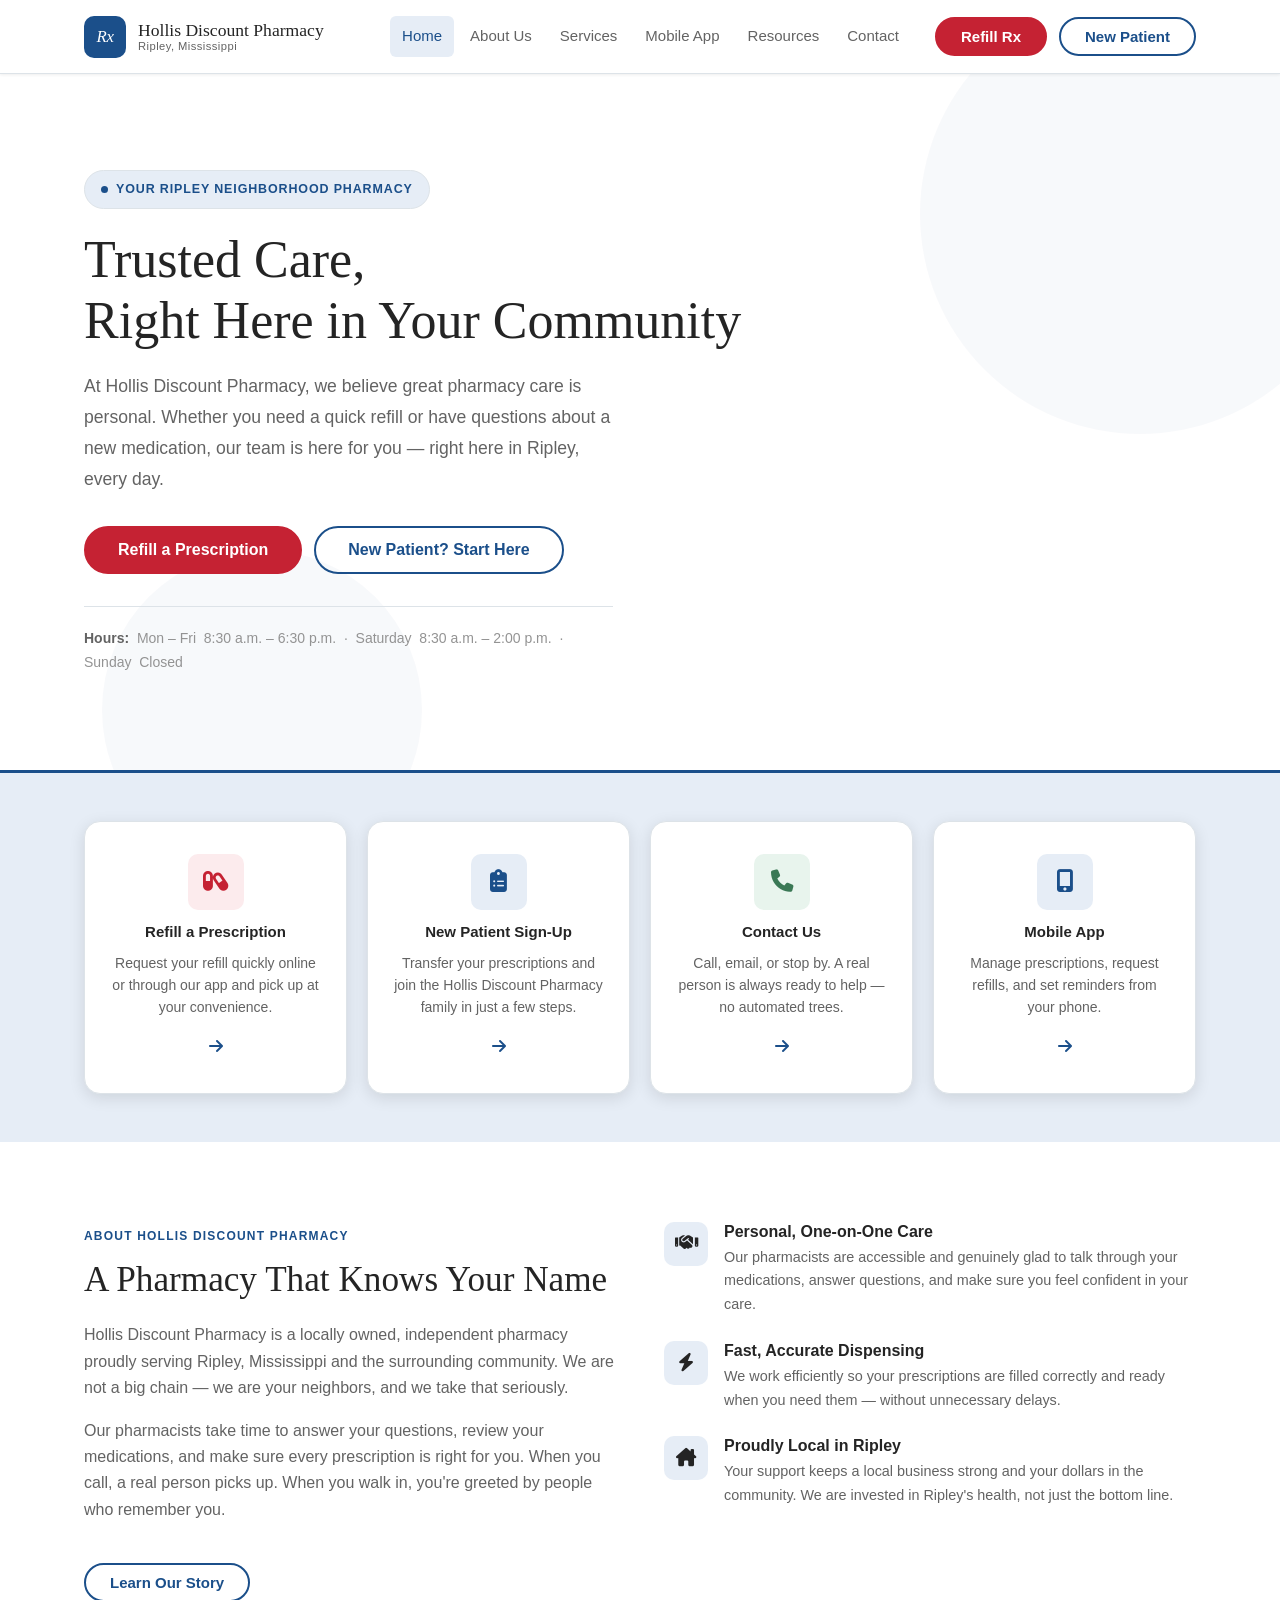
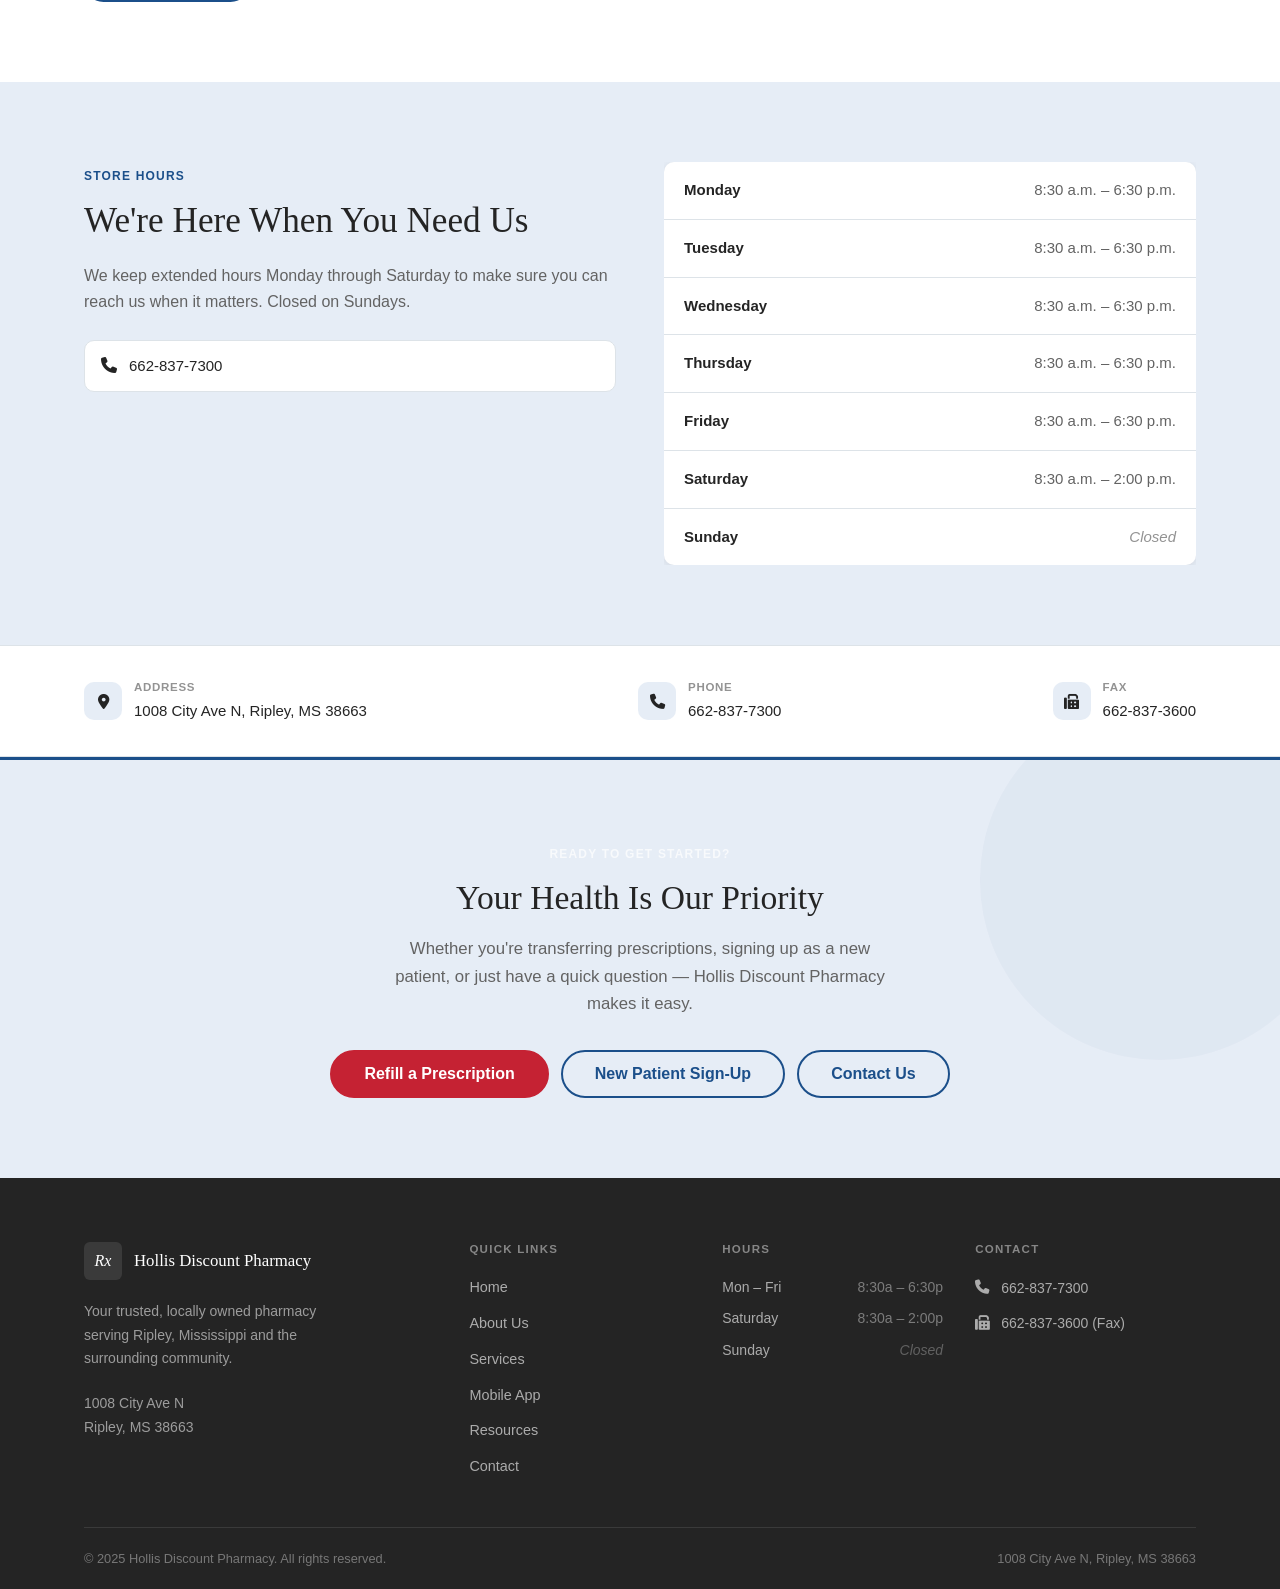
==== index.html @ 71c32801 "Initial commit" ====
<!DOCTYPE html>
<html lang="en">
<head>
  <meta charset="UTF-8" />
  <meta name="viewport" content="width=device-width, initial-scale=1.0" />
  <meta name="description" content="Hollis Discount Pharmacy is your trusted, locally owned pharmacy in Ripley, Mississippi. Prescription refills, medication counseling, immunizations, and more — from a team that knows you by name." />
  <title>Hollis Discount Pharmacy — Ripley, MS</title>
  <link rel="stylesheet" href="styles.css" />
  <link rel="stylesheet" href="https://cdnjs.cloudflare.com/ajax/libs/font-awesome/6.5.1/css/all.min.css" />
</head>
<body>

  <!-- ============================================================
       SITE HEADER — repeated on every page
       ============================================================ -->
  <header class="site-header">
    <div class="container header-inner">

      <a href="index.html" class="logo" aria-label="Hollis Discount Pharmacy — Home">
        <div class="logo-mark" aria-hidden="true">Rx</div>
        <div class="logo-text">
          <span class="logo-name">Hollis Discount Pharmacy</span>
          <span class="logo-tagline">Ripley, Mississippi</span>
        </div>
      </a>

      <nav class="main-nav" id="main-nav" aria-label="Main navigation">
        <ul class="nav-list">
          <li><a href="index.html">Home</a></li>
          <li><a href="about.html">About Us</a></li>
          <li><a href="services.html">Services</a></li>
          <li><a href="mobile-app.html">Mobile App</a></li>
          <li><a href="resources.html">Resources</a></li>
          <li><a href="contact.html">Contact</a></li>
        </ul>
        <!-- These buttons are visible only in the mobile nav panel -->
        <div class="nav-mobile-actions">
          <a href="https://portal.digitalpharmacist.com/?pharmacy_id=de89efa8-b64d-4771-a202-6c72bf57dea4" class="btn btn-accent btn-lg">Refill a Prescription</a>
          <!-- TODO: Replace # with your new patient registration URL -->
          <a href="contact.html" class="btn btn-outline btn-lg">New Patient Sign-Up</a>
        </div>
      </nav>

      <!-- Desktop action buttons -->
      <div class="header-actions">
        <a href="https://portal.digitalpharmacist.com/?pharmacy_id=de89efa8-b64d-4771-a202-6c72bf57dea4" class="btn btn-accent">Refill Rx</a>
        <!-- TODO: Replace # with your new patient registration URL -->
        <a href="contact.html" class="btn btn-outline">New Patient</a>
      </div>

      <button
        class="mobile-menu-toggle"
        id="mobile-menu-toggle"
        aria-controls="main-nav"
        aria-expanded="false"
        aria-label="Toggle navigation menu"
      >
        <span></span>
        <span></span>
        <span></span>
      </button>

    </div>
  </header>
  <!-- ============================================================
       END SITE HEADER
       ============================================================ -->


  <main>

    <!-- ────────────────────────────────────────────────────────
         HERO
         ──────────────────────────────────────────────────────── -->
    <section class="hero" aria-labelledby="hero-heading">
      <div class="container">
        <div class="hero-inner">

          <div class="hero-badge" aria-hidden="true">
            <span class="hero-badge-dot"></span>
            Your Ripley Neighborhood Pharmacy
          </div>

          <h1 id="hero-heading">
            Trusted Care,<br>
            Right Here in Your Community
          </h1>

          <p class="hero-sub">
            At Hollis Discount Pharmacy, we believe great pharmacy care is personal.
            Whether you need a quick refill or have questions about a new
            medication, our team is here for you — right here in Ripley,
            every day.
          </p>

          <div class="hero-actions">
            <a href="https://portal.digitalpharmacist.com/?pharmacy_id=de89efa8-b64d-4771-a202-6c72bf57dea4" class="btn btn-accent btn-lg">Refill a Prescription</a>
            <!-- TODO: Replace # with your new patient registration URL -->
            <a href="contact.html" class="btn btn-outline btn-lg">New Patient? Start Here</a>
          </div>

          <p class="hero-note">
            <strong>Hours:</strong>&nbsp;
            Mon – Fri &nbsp;8:30 a.m. – 6:30 p.m.
            &nbsp;·&nbsp;
            Saturday &nbsp;8:30 a.m. – 2:00 p.m.
            &nbsp;·&nbsp;
            Sunday &nbsp;Closed
          </p>

        </div>
      </div>
    </section>
    <!-- END HERO -->


    <!-- ────────────────────────────────────────────────────────
         QUICK ACTION CARDS
         ──────────────────────────────────────────────────────── -->
    <section class="section section--sm section--alt" aria-label="Quick actions">
      <div class="container">
        <div class="action-cards">

          <a href="https://portal.digitalpharmacist.com/?pharmacy_id=de89efa8-b64d-4771-a202-6c72bf57dea4" class="action-card">
            <div class="action-card-icon action-card-icon--accent" aria-hidden="true"><i class="fa-solid fa-capsules"></i></div>
            <h3>Refill a Prescription</h3>
            <p>Request your refill quickly online or through our app and pick up at your convenience.</p>
            <span class="action-card-arrow" aria-hidden="true"><i class="fa-solid fa-arrow-right"></i></span>
          </a>

          <!-- TODO: Replace # with your new patient registration URL -->
          <a href="contact.html" class="action-card">
            <div class="action-card-icon action-card-icon--primary" aria-hidden="true"><i class="fa-solid fa-clipboard-list"></i></div>
            <h3>New Patient Sign-Up</h3>
            <p>Transfer your prescriptions and join the Hollis Discount Pharmacy family in just a few steps.</p>
            <span class="action-card-arrow" aria-hidden="true"><i class="fa-solid fa-arrow-right"></i></span>
          </a>

          <a href="contact.html" class="action-card">
            <div class="action-card-icon action-card-icon--green" aria-hidden="true"><i class="fa-solid fa-phone"></i></div>
            <h3>Contact Us</h3>
            <p>Call, email, or stop by. A real person is always ready to help — no automated trees.</p>
            <span class="action-card-arrow" aria-hidden="true"><i class="fa-solid fa-arrow-right"></i></span>
          </a>

          <a href="mobile-app.html" class="action-card">
            <div class="action-card-icon action-card-icon--primary" aria-hidden="true"><i class="fa-solid fa-mobile-screen-button"></i></div>
            <h3>Mobile App</h3>
            <p>Manage prescriptions, request refills, and set reminders from your phone.</p>
            <span class="action-card-arrow" aria-hidden="true"><i class="fa-solid fa-arrow-right"></i></span>
          </a>

        </div>
      </div>
    </section>
    <!-- END QUICK ACTION CARDS -->


    <!-- ────────────────────────────────────────────────────────
         WELCOME / TRUST SECTION
         ──────────────────────────────────────────────────────── -->
    <section class="section section--white" aria-labelledby="welcome-heading">
      <div class="container">
        <div class="welcome-grid">

          <div class="welcome-text">
            <span class="section-label">About Hollis Discount Pharmacy</span>
            <h2 id="welcome-heading">A Pharmacy That Knows Your Name</h2>
            <p>
              Hollis Discount Pharmacy is a locally owned, independent pharmacy proudly serving
              Ripley, Mississippi and the surrounding community. We are not a big chain —
              we are your neighbors, and we take that seriously.
            </p>
            <p>
              Our pharmacists take time to answer your questions, review your medications,
              and make sure every prescription is right for you. When you call, a real person
              picks up. When you walk in, you're greeted by people who remember you.
            </p>
            <a href="about.html" class="btn btn-outline mt-6">Learn Our Story</a>
          </div>

          <div class="trust-points">

            <div class="trust-point">
              <div class="trust-point-icon" aria-hidden="true"><i class="fa-solid fa-handshake"></i></div>
              <div class="trust-point-body">
                <h4>Personal, One-on-One Care</h4>
                <p>Our pharmacists are accessible and genuinely glad to talk through your medications, answer questions, and make sure you feel confident in your care.</p>
              </div>
            </div>

            <div class="trust-point">
              <div class="trust-point-icon" aria-hidden="true"><i class="fa-solid fa-bolt"></i></div>
              <div class="trust-point-body">
                <h4>Fast, Accurate Dispensing</h4>
                <p>We work efficiently so your prescriptions are filled correctly and ready when you need them — without unnecessary delays.</p>
              </div>
            </div>

            <div class="trust-point">
              <div class="trust-point-icon" aria-hidden="true"><i class="fa-solid fa-house-chimney"></i></div>
              <div class="trust-point-body">
                <h4>Proudly Local in Ripley</h4>
                <p>Your support keeps a local business strong and your dollars in the community. We are invested in Ripley's health, not just the bottom line.</p>
              </div>
            </div>

          </div>

        </div>
      </div>
    </section>
    <!-- END WELCOME / TRUST SECTION -->


    <!-- ────────────────────────────────────────────────────────
         HOURS SECTION
         ──────────────────────────────────────────────────────── -->
    <section class="section section--alt" aria-labelledby="hours-heading">
      <div class="container">
        <div class="hours-grid">

          <div class="hours-info">
            <span class="section-label">Store Hours</span>
            <h2 id="hours-heading">We're Here When You Need Us</h2>
            <p>
              We keep extended hours Monday through Saturday to make sure you can reach us
              when it matters. Closed on Sundays.
            </p>
            <div class="hours-contact-links">
              <a href="tel:6628377300" class="hours-contact-link">
                <span aria-hidden="true"><i class="fa-solid fa-phone"></i></span>
                662-837-7300
              </a>
            </div>
          </div>

          <div class="hours-table-wrap">
            <table class="hours-table" aria-label="Pharmacy hours of operation">
              <tbody>
                <tr>
                  <td>Monday</td>
                  <td>8:30 a.m. – 6:30 p.m.</td>
                </tr>
                <tr>
                  <td>Tuesday</td>
                  <td>8:30 a.m. – 6:30 p.m.</td>
                </tr>
                <tr>
                  <td>Wednesday</td>
                  <td>8:30 a.m. – 6:30 p.m.</td>
                </tr>
                <tr>
                  <td>Thursday</td>
                  <td>8:30 a.m. – 6:30 p.m.</td>
                </tr>
                <tr>
                  <td>Friday</td>
                  <td>8:30 a.m. – 6:30 p.m.</td>
                </tr>
                <tr>
                  <td>Saturday</td>
                  <td>8:30 a.m. – 2:00 p.m.</td>
                </tr>
                <tr>
                  <td>Sunday</td>
                  <td class="hours-closed">Closed</td>
                </tr>
              </tbody>
            </table>
          </div>

        </div>
      </div>
    </section>
    <!-- END HOURS SECTION -->


    <!-- ────────────────────────────────────────────────────────
         CONTACT STRIP
         ──────────────────────────────────────────────────────── -->
    <div class="contact-strip" aria-label="Contact information summary">
      <div class="container">
        <div class="contact-strip-inner">

          <div class="contact-strip-item">
            <div class="contact-strip-icon" aria-hidden="true"><i class="fa-solid fa-location-dot"></i></div>
            <div>
              <strong>Address</strong>
              <span>1008 City Ave N, Ripley, MS 38663</span>
            </div>
          </div>

          <div class="contact-strip-item">
            <div class="contact-strip-icon" aria-hidden="true"><i class="fa-solid fa-phone"></i></div>
            <div>
              <strong>Phone</strong>
              <a href="tel:6628377300">662-837-7300</a>
            </div>
          </div>

          <div class="contact-strip-item">
            <div class="contact-strip-icon" aria-hidden="true"><i class="fa-solid fa-fax"></i></div>
            <div>
              <strong>Fax</strong>
              <span>662-837-3600</span>
            </div>
          </div>

        </div>
      </div>
    </div>
    <!-- END CONTACT STRIP -->


    <!-- ────────────────────────────────────────────────────────
         CTA STRIP
         ──────────────────────────────────────────────────────── -->
    <section class="cta-strip" aria-labelledby="cta-heading">
      <div class="container">
        <span class="section-label section-label--light">Ready to Get Started?</span>
        <h2 id="cta-heading">Your Health Is Our Priority</h2>
        <p>
          Whether you're transferring prescriptions, signing up as a new patient, or just
          have a quick question — Hollis Discount Pharmacy makes it easy.
        </p>
        <div class="btn-group">
          <a href="https://portal.digitalpharmacist.com/?pharmacy_id=de89efa8-b64d-4771-a202-6c72bf57dea4" class="btn btn-accent btn-lg">Refill a Prescription</a>
          <!-- TODO: Replace # with your new patient registration URL -->
          <a href="contact.html" class="btn btn-outline btn-lg">New Patient Sign-Up</a>
          <a href="contact.html" class="btn btn-outline btn-lg">Contact Us</a>
        </div>
      </div>
    </section>
    <!-- END CTA STRIP -->

  </main>


  <!-- ============================================================
       SITE FOOTER — repeated on every page
       ============================================================ -->
  <footer class="site-footer" aria-label="Site footer">
    <div class="container">
      <div class="footer-grid">

        <div class="footer-col">
          <a href="index.html" class="footer-logo" aria-label="Hollis Discount Pharmacy — Home">
            <div class="footer-logo-mark" aria-hidden="true">Rx</div>
            <span class="footer-logo-name">Hollis Discount Pharmacy</span>
          </a>
          <p class="footer-tagline">
            Your trusted, locally owned pharmacy serving Ripley, Mississippi
            and the surrounding community.
          </p>
          <address class="footer-address">
            1008 City Ave N<br>
            Ripley, MS 38663
          </address>
        </div>

        <div class="footer-col">
          <h4>Quick Links</h4>
          <nav class="footer-links" aria-label="Footer navigation">
            <a href="index.html">Home</a>
            <a href="about.html">About Us</a>
            <a href="services.html">Services</a>
            <a href="mobile-app.html">Mobile App</a>
            <a href="resources.html">Resources</a>
            <a href="contact.html">Contact</a>
          </nav>
        </div>

        <div class="footer-col">
          <h4>Hours</h4>
          <div class="footer-hours">
            <div class="footer-hours-row">
              <span>Mon – Fri</span>
              <span>8:30a – 6:30p</span>
            </div>
            <div class="footer-hours-row">
              <span>Saturday</span>
              <span>8:30a – 2:00p</span>
            </div>
            <div class="footer-hours-row">
              <span>Sunday</span>
              <span class="closed">Closed</span>
            </div>
          </div>
        </div>

        <div class="footer-col">
          <h4>Contact</h4>
          <div class="footer-contact-links">
            <a href="tel:6628377300" class="footer-contact-link">
              <span aria-hidden="true"><i class="fa-solid fa-phone"></i></span> 662-837-7300
            </a>
            <a href="tel:6628373600" class="footer-contact-link">
              <span aria-hidden="true"><i class="fa-solid fa-fax"></i></span> 662-837-3600 (Fax)
            </a>
          </div>
        </div>

      </div>

      <div class="footer-bottom">
        <span>&copy; 2025 Hollis Discount Pharmacy. All rights reserved.</span>
        <span>1008 City Ave N, Ripley, MS 38663</span>
      </div>
    </div>
  </footer>
  <!-- ============================================================
       END SITE FOOTER
       ============================================================ -->


  <script src="script.js"></script>
</body>
</html>
---- styles.css ----
/* ==================================================
   Hollis Discount Pharmacy — Main Stylesheet
   styles.css
   ==================================================

   Table of Contents
   -------------------------------------------------
   1.  CSS Custom Properties
   2.  Reset & Base
   3.  Typography
   4.  Container & Layout
   5.  Buttons
   6.  Site Header & Logo
   7.  Navigation
   8.  Mobile Menu Toggle
   9.  Home Hero
   10. Quick Action Cards
   11. Welcome / Trust Section
   12. Hours Section
   13. Contact Info Strip
   14. CTA Strip
   15. Subpage Hero (Interior Pages)
   16. Content Sections (Shared)
   17. Service Items
   18. Value / Feature Cards
   19. About Page
   20. Mobile App Page
   21. Resources & FAQ Page
   22. Contact Page
   23. Contact Form
   24. Map Placeholder
   25. Site Footer
   26. Utilities
   27. Responsive — Tablet (max-width: 960px)
   28. Responsive — Mobile (max-width: 640px)
   ================================================== */


/* ─── 1. CSS Custom Properties ─────────────────────────────── */

:root {
  /* Brand colors */
  --clr-primary:         #1B4F8A;
  --clr-primary-dark:    #153E6E;
  --clr-primary-darker:  #0E2A4D;
  --clr-primary-light:   #E6EDF6;

  --clr-accent:          #C52233;
  --clr-accent-dark:     #A41C2B;
  --clr-accent-light:    #FCEBED;

  --clr-green:           #3A7855;
  --clr-green-light:     #E8F4ED;

  /* Neutrals */
  --clr-text:            #242424;
  --clr-text-muted:      #636363;
  --clr-text-light:      #939393;
  --clr-bg:              #FFFFFF;
  --clr-bg-alt:          #E6EDF6;
  --clr-white:           #FFFFFF;
  --clr-border:          #DDE3E8;
  --clr-border-dark:     #C5CDD4;

  /* Spacing scale */
  --sp-1:   0.25rem;
  --sp-2:   0.5rem;
  --sp-3:   0.75rem;
  --sp-4:   1rem;
  --sp-5:   1.25rem;
  --sp-6:   1.5rem;
  --sp-8:   2rem;
  --sp-10:  2.5rem;
  --sp-12:  3rem;
  --sp-16:  4rem;
  --sp-20:  5rem;
  --sp-24:  6rem;

  /* Border radius */
  --r-xs:   4px;
  --r-sm:   6px;
  --r:      10px;
  --r-lg:   16px;
  --r-xl:   24px;
  --r-full: 9999px;

  /* Shadows */
  --sh-xs: 0 1px 3px rgba(0, 0, 0, 0.07);
  --sh-sm: 0 2px 8px rgba(0, 0, 0, 0.09);
  --sh:    0 4px 16px rgba(0, 0, 0, 0.11);
  --sh-md: 0 8px 24px rgba(0, 0, 0, 0.13);
  --sh-lg: 0 16px 48px rgba(0, 0, 0, 0.15);

  /* Typography */
  --font-body:  -apple-system, BlinkMacSystemFont, 'Segoe UI', Roboto,
                Oxygen-Sans, Ubuntu, Cantarell, 'Helvetica Neue', sans-serif;
  --font-serif: Georgia, 'Palatino Linotype', 'Book Antiqua', Palatino, serif;

  /* Layout */
  --max-w:  1160px;
  --hdr-h:  74px;

  /* Transitions */
  --tr:      0.18s ease;
  --tr-slow: 0.30s ease;
}


/* ─── 2. Reset & Base ───────────────────────────────────────── */

*,
*::before,
*::after {
  box-sizing: border-box;
  margin: 0;
  padding: 0;
}

html {
  scroll-behavior: smooth;
  -webkit-text-size-adjust: 100%;
}

body {
  font-family: var(--font-body);
  font-size: 1rem;
  line-height: 1.65;
  color: var(--clr-text);
  background-color: var(--clr-bg);
  -webkit-font-smoothing: antialiased;
  -moz-osx-font-smoothing: grayscale;
}

body.nav-is-open {
  overflow: hidden;
}

img {
  max-width: 100%;
  height: auto;
  display: block;
}

a {
  color: var(--clr-primary);
  text-decoration: none;
  transition: color var(--tr);
}

a:hover {
  color: var(--clr-primary-dark);
}

ul,
ol {
  list-style: none;
}

table {
  border-collapse: collapse;
  width: 100%;
}

input,
textarea,
select,
button {
  font-family: inherit;
  font-size: inherit;
}


/* ─── 3. Typography ─────────────────────────────────────────── */

h1,
h2,
h3,
h4,
h5,
h6 {
  font-family: var(--font-serif);
  line-height: 1.25;
  color: var(--clr-text);
  font-weight: normal;
}

h1 { font-size: clamp(2rem, 5vw, 3rem); }
h2 { font-size: clamp(1.6rem, 3.5vw, 2.2rem); }
h3 { font-size: clamp(1.15rem, 2.5vw, 1.5rem); }
h4 { font-size: 1rem;      font-family: var(--font-body); font-weight: 700; }
h5 { font-size: 0.9375rem; font-family: var(--font-body); font-weight: 700; }

p {
  margin-bottom: var(--sp-4);
  color: var(--clr-text-muted);
  max-width: 68ch;
}

p:last-child {
  margin-bottom: 0;
}

strong {
  color: var(--clr-text);
  font-weight: 600;
}

/* Eyebrow / section labels */
.section-label {
  display: inline-block;
  font-family: var(--font-body);
  font-size: 0.75rem;
  font-weight: 700;
  letter-spacing: 0.1em;
  text-transform: uppercase;
  color: var(--clr-primary);
  margin-bottom: var(--sp-3);
}

.section-label--accent {
  color: var(--clr-accent);
}

.section-label--light {
  color: rgba(255, 255, 255, 0.70);
}


/* ─── 4. Container & Layout ─────────────────────────────────── */

.container {
  width: 100%;
  max-width: var(--max-w);
  margin-left: auto;
  margin-right: auto;
  padding-left: var(--sp-6);
  padding-right: var(--sp-6);
}

.section {
  padding-top: var(--sp-20);
  padding-bottom: var(--sp-20);
}

.section--sm {
  padding-top: var(--sp-12);
  padding-bottom: var(--sp-12);
}

.section--lg {
  padding-top: var(--sp-24);
  padding-bottom: var(--sp-24);
}

.section--alt   { background-color: var(--clr-bg-alt); }
.section--white { background-color: var(--clr-white); }
.section--primary { background-color: var(--clr-primary-light); color: var(--clr-text); }
.section--dark    { background-color: #242424; color: var(--clr-white); }

.section-header {
  margin-bottom: var(--sp-12);
}

.section-header h2 {
  margin-bottom: var(--sp-3);
}

.section-header p {
  font-size: 1.05rem;
  max-width: 60ch;
}

.section-header--center {
  text-align: center;
}

.section-header--center p {
  margin-left: auto;
  margin-right: auto;
}

/* Grid helpers */
.grid-2 {
  display: grid;
  grid-template-columns: 1fr 1fr;
  gap: var(--sp-8);
  align-items: start;
}

.grid-3 {
  display: grid;
  grid-template-columns: repeat(3, 1fr);
  gap: var(--sp-6);
}

.grid-4 {
  display: grid;
  grid-template-columns: repeat(4, 1fr);
  gap: var(--sp-6);
}


/* ─── 5. Buttons ────────────────────────────────────────────── */

.btn {
  display: inline-flex;
  align-items: center;
  justify-content: center;
  gap: var(--sp-2);
  padding: 0.625rem var(--sp-6);
  border: 2px solid transparent;
  border-radius: var(--r-full);
  font-family: var(--font-body);
  font-size: 0.9375rem;
  font-weight: 600;
  line-height: 1;
  cursor: pointer;
  text-decoration: none;
  white-space: nowrap;
  transition: background-color var(--tr), color var(--tr),
              border-color var(--tr), transform var(--tr), box-shadow var(--tr);
  -webkit-user-select: none;
  user-select: none;
}

.btn:focus-visible {
  outline: 3px solid var(--clr-accent);
  outline-offset: 3px;
}

.btn:active {
  transform: translateY(1px);
}

/* Primary — teal fill */
.btn-primary {
  background-color: var(--clr-primary);
  border-color: var(--clr-primary);
  color: var(--clr-white);
}

.btn-primary:hover {
  background-color: var(--clr-primary-dark);
  border-color: var(--clr-primary-dark);
  color: var(--clr-white);
  box-shadow: var(--sh-sm);
}

/* Accent — orange fill (main CTA) */
.btn-accent {
  background-color: var(--clr-accent);
  border-color: var(--clr-accent);
  color: var(--clr-white);
}

.btn-accent:hover {
  background-color: var(--clr-accent-dark);
  border-color: var(--clr-accent-dark);
  color: var(--clr-white);
  box-shadow: var(--sh-sm);
}

/* Outline — teal border on light background */
.btn-outline {
  background-color: transparent;
  border-color: var(--clr-primary);
  color: var(--clr-primary);
}

.btn-outline:hover {
  background-color: var(--clr-primary);
  color: var(--clr-white);
}

/* Outline white — white border on dark background */
.btn-outline-white {
  background-color: transparent;
  border-color: rgba(255, 255, 255, 0.70);
  color: var(--clr-white);
}

.btn-outline-white:hover {
  background-color: var(--clr-white);
  border-color: var(--clr-white);
  color: var(--clr-primary-dark);
}

/* Ghost */
.btn-ghost {
  background-color: transparent;
  border-color: transparent;
  color: var(--clr-primary);
  padding-left: var(--sp-3);
  padding-right: var(--sp-3);
}

.btn-ghost:hover {
  background-color: var(--clr-primary-light);
  color: var(--clr-primary-dark);
}

/* Sizes */
.btn-sm {
  padding: var(--sp-2) var(--sp-4);
  font-size: 0.875rem;
}

.btn-lg {
  padding: 0.875rem var(--sp-8);
  font-size: 1rem;
}

/* Button group */
.btn-group {
  display: flex;
  flex-wrap: wrap;
  gap: var(--sp-3);
  align-items: center;
}


/* ─── 6. Site Header & Logo ─────────────────────────────────── */

.site-header {
  position: sticky;
  top: 0;
  left: 0;
  right: 0;
  z-index: 100;
  height: var(--hdr-h);
  background-color: var(--clr-white);
  border-bottom: 1px solid var(--clr-border);
  box-shadow: var(--sh-xs);
}

.header-inner {
  display: flex;
  align-items: center;
  gap: var(--sp-6);
  height: 100%;
}

.logo {
  display: flex;
  align-items: center;
  gap: var(--sp-3);
  text-decoration: none;
  flex-shrink: 0;
}

.logo-mark {
  width: 42px;
  height: 42px;
  background-color: var(--clr-primary);
  border-radius: var(--r);
  display: flex;
  align-items: center;
  justify-content: center;
  color: var(--clr-white);
  font-family: var(--font-serif);
  font-size: 1.05rem;
  font-style: italic;
  flex-shrink: 0;
  letter-spacing: -0.02em;
  transition: background-color var(--tr);
}

.logo:hover .logo-mark {
  background-color: var(--clr-primary-dark);
}

.logo-text {
  display: flex;
  flex-direction: column;
  line-height: 1.15;
}

.logo-name {
  font-family: var(--font-serif);
  font-size: 1.1rem;
  color: var(--clr-text);
  font-weight: normal;
  transition: color var(--tr);
}

.logo-tagline {
  font-size: 0.7rem;
  color: var(--clr-text-muted);
  letter-spacing: 0.04em;
}

.logo:hover .logo-name {
  color: var(--clr-primary);
}


/* ─── 7. Navigation ─────────────────────────────────────────── */

.main-nav {
  margin-left: auto;
}

.nav-list {
  display: flex;
  align-items: center;
  gap: var(--sp-1);
}

.nav-list a {
  display: block;
  padding: var(--sp-2) var(--sp-3);
  font-size: 0.9375rem;
  font-weight: 500;
  color: var(--clr-text-muted);
  border-radius: var(--r-sm);
  text-decoration: none;
  transition: color var(--tr), background-color var(--tr);
}

.nav-list a:hover,
.nav-list a.active {
  color: var(--clr-primary);
  background-color: var(--clr-primary-light);
}

.header-actions {
  display: flex;
  align-items: center;
  gap: var(--sp-3);
  flex-shrink: 0;
}

/* Mobile actions shown inside the open nav panel */
.nav-mobile-actions {
  display: none;
}


/* ─── 8. Mobile Menu Toggle ─────────────────────────────────── */

.mobile-menu-toggle {
  display: none;
  flex-direction: column;
  justify-content: center;
  gap: 5px;
  width: 40px;
  height: 40px;
  background: none;
  border: none;
  border-radius: var(--r-sm);
  cursor: pointer;
  padding: var(--sp-2);
  margin-left: auto;
  flex-shrink: 0;
  transition: background-color var(--tr);
}

.mobile-menu-toggle:hover {
  background-color: var(--clr-primary-light);
}

.mobile-menu-toggle span {
  display: block;
  width: 100%;
  height: 2px;
  background-color: var(--clr-text);
  border-radius: 2px;
  transition: transform var(--tr), opacity var(--tr);
  transform-origin: center;
}

.mobile-menu-toggle.is-active span:nth-child(1) {
  transform: translateY(7px) rotate(45deg);
}

.mobile-menu-toggle.is-active span:nth-child(2) {
  opacity: 0;
  transform: scaleX(0);
}

.mobile-menu-toggle.is-active span:nth-child(3) {
  transform: translateY(-7px) rotate(-45deg);
}


/* ─── 9. Home Hero ──────────────────────────────────────────── */

.hero {
  background: var(--clr-white);
  color: var(--clr-text);
  padding: var(--sp-24) 0;
  position: relative;
  overflow: hidden;
  border-bottom: 3px solid var(--clr-primary);
}

/* Decorative background shapes */
.hero::before {
  content: '';
  position: absolute;
  top: -80px;
  right: -80px;
  width: 440px;
  height: 440px;
  background: rgba(27, 79, 138, 0.03);
  border-radius: 50%;
  pointer-events: none;
}

.hero::after {
  content: '';
  position: absolute;
  bottom: -100px;
  left: 8%;
  width: 320px;
  height: 320px;
  background: rgba(27, 79, 138, 0.03);
  border-radius: 50%;
  pointer-events: none;
}

.hero-inner {
  position: relative;
  z-index: 1;
  max-width: 720px;
}

.hero-badge {
  display: inline-flex;
  align-items: center;
  gap: var(--sp-2);
  background: var(--clr-primary-light);
  border: 1px solid var(--clr-border);
  border-radius: var(--r-full);
  padding: var(--sp-2) var(--sp-4);
  font-size: 0.78rem;
  font-weight: 700;
  letter-spacing: 0.07em;
  text-transform: uppercase;
  color: var(--clr-primary);
  margin-bottom: var(--sp-5);
}

.hero-badge-dot {
  width: 7px;
  height: 7px;
  background-color: var(--clr-primary);
  border-radius: 50%;
  display: inline-block;
  flex-shrink: 0;
}

.hero h1 {
  color: var(--clr-text);
  margin-bottom: var(--sp-5);
  font-size: clamp(2.1rem, 5vw, 3.25rem);
  line-height: 1.18;
}

.hero-sub {
  font-size: 1.1rem;
  color: var(--clr-text-muted);
  max-width: 55ch;
  line-height: 1.75;
  margin-bottom: var(--sp-8);
}

.hero-actions {
  display: flex;
  flex-wrap: wrap;
  gap: var(--sp-3);
  align-items: center;
  margin-bottom: var(--sp-8);
}

.hero-note {
  font-size: 0.875rem;
  color: var(--clr-text-light);
  border-top: 1px solid var(--clr-border);
  padding-top: var(--sp-5);
}

.hero-note strong {
  color: var(--clr-text-muted);
}


/* ─── 10. Quick Action Cards ────────────────────────────────── */

.action-cards {
  display: grid;
  grid-template-columns: repeat(4, 1fr);
  gap: var(--sp-5);
}

.action-card {
  background-color: var(--clr-white);
  border-radius: var(--r-lg);
  box-shadow: var(--sh);
  padding: var(--sp-8) var(--sp-6);
  text-align: center;
  text-decoration: none;
  color: var(--clr-text);
  border: 1px solid var(--clr-border);
  display: flex;
  flex-direction: column;
  align-items: center;
  gap: var(--sp-3);
  transition: transform var(--tr-slow), box-shadow var(--tr-slow), border-color var(--tr);
}

.action-card:hover {
  transform: translateY(-5px);
  box-shadow: var(--sh-lg);
  border-color: var(--clr-primary);
  color: var(--clr-text);
}

.action-card-icon {
  width: 56px;
  height: 56px;
  border-radius: var(--r);
  display: flex;
  align-items: center;
  justify-content: center;
  font-size: 1.4rem;
  flex-shrink: 0;
}

.action-card-icon--primary { background-color: var(--clr-primary-light); color: var(--clr-primary); }
.action-card-icon--accent  { background-color: var(--clr-accent-light);  color: var(--clr-accent); }
.action-card-icon--green   { background-color: var(--clr-green-light);   color: var(--clr-green); }

.action-card h3 {
  font-family: var(--font-body);
  font-size: 0.9375rem;
  font-weight: 700;
  color: var(--clr-text);
  line-height: 1.3;
}

.action-card p {
  font-size: 0.875rem;
  color: var(--clr-text-muted);
  margin: 0;
  max-width: none;
  line-height: 1.55;
}

.action-card-arrow {
  font-size: 1rem;
  color: var(--clr-primary);
  font-weight: 700;
  margin-top: var(--sp-1);
}


/* ─── 11. Welcome / Trust Section ───────────────────────────── */

.welcome-grid {
  display: grid;
  grid-template-columns: 1fr 1fr;
  gap: var(--sp-12);
  align-items: start;
}

.welcome-text h2 {
  margin-bottom: var(--sp-5);
}

.trust-points {
  display: flex;
  flex-direction: column;
  gap: var(--sp-6);
}

.trust-point {
  display: flex;
  gap: var(--sp-4);
  align-items: flex-start;
}

.trust-point-icon {
  width: 44px;
  height: 44px;
  flex-shrink: 0;
  background-color: var(--clr-primary-light);
  border-radius: var(--r);
  display: flex;
  align-items: center;
  justify-content: center;
  font-size: 1.15rem;
}

.trust-point-body h4 {
  margin-bottom: var(--sp-1);
}

.trust-point-body p {
  font-size: 0.9rem;
  margin: 0;
  max-width: none;
}


/* ─── 12. Hours Section ─────────────────────────────────────── */

.hours-grid {
  display: grid;
  grid-template-columns: 1fr 1fr;
  gap: var(--sp-12);
  align-items: start;
}

.hours-info h2 {
  margin-bottom: var(--sp-5);
}

.hours-table-wrap {
  overflow-x: auto;
}

.hours-table {
  width: 100%;
  border-radius: var(--r);
  overflow: hidden;
  box-shadow: var(--sh-sm);
  background-color: var(--clr-white);
}

.hours-table tr {
  border-bottom: 1px solid var(--clr-border);
}

.hours-table tr:last-child {
  border-bottom: none;
}

.hours-table td {
  padding: var(--sp-4) var(--sp-5);
  font-size: 0.9375rem;
}

.hours-table td:first-child {
  font-weight: 600;
  color: var(--clr-text);
  width: 50%;
}

.hours-table td:last-child {
  color: var(--clr-text-muted);
  text-align: right;
}

.hours-closed {
  color: var(--clr-text-light) !important;
  font-style: italic;
}

.hours-contact-links {
  display: flex;
  flex-direction: column;
  gap: var(--sp-3);
  margin-top: var(--sp-6);
}

.hours-contact-link {
  display: flex;
  align-items: center;
  gap: var(--sp-3);
  font-size: 0.9375rem;
  font-weight: 500;
  color: var(--clr-text);
  text-decoration: none;
  padding: var(--sp-3) var(--sp-4);
  background-color: var(--clr-white);
  border-radius: var(--r);
  border: 1px solid var(--clr-border);
  transition: border-color var(--tr), box-shadow var(--tr), color var(--tr);
}

.hours-contact-link:hover {
  border-color: var(--clr-primary);
  box-shadow: var(--sh-sm);
  color: var(--clr-primary);
}

.hours-contact-link span {
  font-size: 1rem;
}


/* ─── 13. Contact Info Strip ────────────────────────────────── */

.contact-strip {
  background-color: var(--clr-white);
  border-top: 1px solid var(--clr-border);
  border-bottom: 1px solid var(--clr-border);
}

.contact-strip-inner {
  display: flex;
  align-items: center;
  justify-content: space-between;
  gap: var(--sp-6);
  flex-wrap: wrap;
  padding: var(--sp-8) 0;
}

.contact-strip-item {
  display: flex;
  align-items: center;
  gap: var(--sp-3);
  font-size: 0.9375rem;
}

.contact-strip-icon {
  width: 38px;
  height: 38px;
  background-color: var(--clr-primary-light);
  border-radius: var(--r);
  display: flex;
  align-items: center;
  justify-content: center;
  font-size: 0.95rem;
  flex-shrink: 0;
}

.contact-strip-item strong {
  display: block;
  font-size: 0.72rem;
  text-transform: uppercase;
  letter-spacing: 0.06em;
  color: var(--clr-text-light);
  margin-bottom: 2px;
  font-weight: 700;
}

.contact-strip-item a,
.contact-strip-item span {
  color: var(--clr-text);
  font-weight: 500;
}

.contact-strip-item a:hover {
  color: var(--clr-primary);
}


/* ─── 14. CTA Strip ─────────────────────────────────────────── */

.cta-strip {
  background: var(--clr-primary-light);
  color: var(--clr-text);
  padding: var(--sp-20) 0;
  text-align: center;
  position: relative;
  overflow: hidden;
  border-top: 3px solid var(--clr-primary);
}

.cta-strip::before {
  content: '';
  position: absolute;
  top: -60px;
  right: -60px;
  width: 360px;
  height: 360px;
  background: rgba(27, 79, 138, 0.03);
  border-radius: 50%;
  pointer-events: none;
}

.cta-strip h2 {
  color: var(--clr-text);
  margin-bottom: var(--sp-4);
  font-size: clamp(1.5rem, 3.5vw, 2.1rem);
  position: relative;
  z-index: 1;
}

.cta-strip p {
  color: var(--clr-text-muted);
  max-width: 54ch;
  margin-left: auto;
  margin-right: auto;
  margin-bottom: var(--sp-8);
  font-size: 1.05rem;
  position: relative;
  z-index: 1;
}

.cta-strip .btn-group {
  justify-content: center;
  position: relative;
  z-index: 1;
}


/* ─── 15. Subpage Hero ──────────────────────────────────────── */

.page-hero {
  background: var(--clr-white);
  color: var(--clr-text);
  padding: var(--sp-16) 0;
  position: relative;
  overflow: hidden;
  border-bottom: 3px solid var(--clr-primary);
}

.page-hero::before {
  content: '';
  position: absolute;
  top: -60px;
  right: -60px;
  width: 300px;
  height: 300px;
  background: rgba(27, 79, 138, 0.03);
  border-radius: 50%;
  pointer-events: none;
}

.page-hero-inner {
  position: relative;
  z-index: 1;
}

.page-hero h1 {
  color: var(--clr-text);
  margin-bottom: var(--sp-3);
  font-size: clamp(1.8rem, 4vw, 2.6rem);
}

.page-hero p {
  color: var(--clr-text-muted);
  font-size: 1.05rem;
  max-width: 58ch;
  margin: 0;
}

.breadcrumb {
  display: flex;
  align-items: center;
  gap: var(--sp-2);
  font-size: 0.85rem;
  color: var(--clr-text-light);
  margin-bottom: var(--sp-4);
}

.breadcrumb a {
  color: var(--clr-text-muted);
  text-decoration: none;
  transition: color var(--tr);
}

.breadcrumb a:hover {
  color: var(--clr-primary);
}

.breadcrumb-sep {
  opacity: 0.45;
}


/* ─── 16. Content Sections (Shared) ────────────────────────── */

.prose p {
  max-width: none;
  font-size: 1.0125rem;
  line-height: 1.78;
  color: var(--clr-text-muted);
  margin-bottom: var(--sp-5);
}

.content-lead {
  font-size: 1.15rem;
  color: var(--clr-text-muted);
  line-height: 1.78;
  max-width: 72ch;
  margin-bottom: var(--sp-6);
}


/* ─── 17. Service Items ─────────────────────────────────────── */

.service-list {
  display: flex;
  flex-direction: column;
  gap: var(--sp-4);
}

.service-item {
  display: grid;
  grid-template-columns: 64px 1fr;
  gap: var(--sp-6);
  align-items: start;
  background-color: var(--clr-white);
  border-radius: var(--r-lg);
  border: 1px solid var(--clr-border);
  padding: var(--sp-8);
  transition: border-color var(--tr), box-shadow var(--tr);
}

.service-item:hover {
  border-color: var(--clr-primary);
  box-shadow: var(--sh);
}

.service-item-icon {
  width: 56px;
  height: 56px;
  background-color: var(--clr-primary-light);
  border-radius: var(--r);
  display: flex;
  align-items: center;
  justify-content: center;
  font-size: 1.35rem;
  flex-shrink: 0;
}

.service-item-icon--accent { background-color: var(--clr-accent-light); }
.service-item-icon--green  { background-color: var(--clr-green-light);  }

.service-item-body h3 {
  font-size: 1.15rem;
  margin-bottom: var(--sp-2);
}

.service-item-body p {
  font-size: 0.95rem;
  max-width: none;
  margin-bottom: var(--sp-5);
}

.service-item-body .btn {
  font-size: 0.875rem;
  padding: 0.5rem var(--sp-4);
}


/* ─── 18. Value / Feature Cards ─────────────────────────────── */

.feature-card {
  background-color: var(--clr-white);
  border-radius: var(--r-lg);
  border: 1px solid var(--clr-border);
  padding: var(--sp-8) var(--sp-6);
  text-align: center;
  transition: transform var(--tr-slow), box-shadow var(--tr-slow);
}

.feature-card:hover {
  transform: translateY(-4px);
  box-shadow: var(--sh);
}

.feature-card-icon {
  width: 60px;
  height: 60px;
  margin: 0 auto var(--sp-5);
  background-color: var(--clr-primary-light);
  border-radius: var(--r-lg);
  display: flex;
  align-items: center;
  justify-content: center;
  font-size: 1.4rem;
}

.feature-card h3 {
  font-size: 1.05rem;
  margin-bottom: var(--sp-3);
}

.feature-card p {
  font-size: 0.9rem;
  margin: 0;
  max-width: none;
}


/* ─── 19. About Page ────────────────────────────────────────── */

.story-grid {
  display: grid;
  grid-template-columns: 1fr 1fr;
  gap: var(--sp-16);
  align-items: start;
}

.story-callout {
  background-color: var(--clr-primary-light);
  border-left: 4px solid var(--clr-primary);
  border-radius: 0 var(--r) var(--r) 0;
  padding: var(--sp-6) var(--sp-8);
  margin-top: var(--sp-6);
}

.story-callout p {
  font-size: 1rem;
  color: var(--clr-primary-dark);
  margin: 0;
  max-width: none;
  font-style: italic;
  line-height: 1.75;
}

.story-aside {
  background-color: var(--clr-white);
  border-radius: var(--r-lg);
  border: 1px solid var(--clr-border);
  padding: var(--sp-8);
  box-shadow: var(--sh-sm);
}

.story-aside h3 {
  font-size: 1.2rem;
  margin-bottom: var(--sp-6);
}

.aside-list {
  display: flex;
  flex-direction: column;
  gap: var(--sp-4);
}

.aside-list-item {
  display: flex;
  align-items: flex-start;
  gap: var(--sp-3);
  font-size: 0.9375rem;
  color: var(--clr-text-muted);
  line-height: 1.6;
}

.aside-list-item::before {
  content: '\f00c';
  font-family: 'Font Awesome 6 Free';
  font-weight: 900;
  color: var(--clr-green);
  flex-shrink: 0;
  font-size: 0.9rem;
  margin-top: 2px;
}

.value-cards {
  display: grid;
  grid-template-columns: repeat(3, 1fr);
  gap: var(--sp-5);
}

.value-card {
  background-color: var(--clr-white);
  border-radius: var(--r-lg);
  border: 1px solid var(--clr-border);
  padding: var(--sp-8) var(--sp-6);
  transition: border-color var(--tr), box-shadow var(--tr);
}

.value-card:hover {
  border-color: var(--clr-primary);
  box-shadow: var(--sh-sm);
}

.value-card-icon {
  font-size: 1.75rem;
  margin-bottom: var(--sp-4);
  display: block;
  line-height: 1;
}

.value-card h3 {
  font-family: var(--font-body);
  font-size: 1rem;
  font-weight: 700;
  margin-bottom: var(--sp-3);
}

.value-card p {
  font-size: 0.9rem;
  margin: 0;
  max-width: none;
  line-height: 1.65;
}


/* ─── 20. Mobile App Page ───────────────────────────────────── */

.app-intro-grid {
  display: grid;
  grid-template-columns: 1fr 1.1fr;
  gap: var(--sp-12);
  align-items: center;
}

.app-visual {
  background: linear-gradient(
    145deg,
    var(--clr-primary-light) 0%,
    var(--clr-bg-alt) 100%
  );
  border-radius: var(--r-xl);
  border: 1px solid var(--clr-border);
  aspect-ratio: 9 / 14;
  max-height: 500px;
  display: flex;
  flex-direction: column;
  align-items: center;
  justify-content: center;
  gap: var(--sp-4);
  box-shadow: var(--sh-md);
}

.app-visual-icon {
  font-size: 4rem;
  line-height: 1;
}

.app-visual-label {
  font-size: 0.9rem;
  color: var(--clr-text-muted);
  text-align: center;
  max-width: 18ch;
  margin: 0;
  line-height: 1.55;
}

.app-intro-text h2 {
  margin-bottom: var(--sp-4);
}

.app-intro-text p {
  max-width: none;
}

.app-store-buttons {
  display: flex;
  flex-wrap: wrap;
  gap: var(--sp-3);
  margin-top: var(--sp-6);
}

.app-store-btn {
  display: flex;
  align-items: center;
  gap: var(--sp-3);
  padding: var(--sp-3) var(--sp-5);
  background-color: var(--clr-text);
  color: var(--clr-white);
  border-radius: var(--r);
  text-decoration: none;
  min-width: 180px;
  transition: background-color var(--tr), transform var(--tr);
}

.app-store-btn:hover {
  background-color: #242424;
  color: var(--clr-white);
  transform: translateY(-2px);
}

.app-store-btn-icon {
  font-size: 1.4rem;
  flex-shrink: 0;
  line-height: 1;
}

.app-store-btn-text {
  display: flex;
  flex-direction: column;
  line-height: 1.2;
}

.app-store-btn-text small {
  font-size: 0.63rem;
  opacity: 0.72;
  text-transform: uppercase;
  letter-spacing: 0.04em;
}

.app-store-btn-text strong {
  font-size: 0.9375rem;
  color: var(--clr-white);
  font-weight: 600;
}

.app-features-grid {
  display: grid;
  grid-template-columns: repeat(3, 1fr);
  gap: var(--sp-5);
}

.app-feature-item {
  background-color: var(--clr-white);
  border: 1px solid var(--clr-border);
  border-radius: var(--r-lg);
  padding: var(--sp-6);
  transition: border-color var(--tr), transform var(--tr-slow);
}

.app-feature-item:hover {
  border-color: var(--clr-primary);
  transform: translateY(-3px);
}

.app-feature-icon {
  font-size: 1.6rem;
  margin-bottom: var(--sp-4);
  display: block;
  line-height: 1;
}

.app-feature-item h4 {
  margin-bottom: var(--sp-2);
}

.app-feature-item p {
  font-size: 0.875rem;
  margin: 0;
  max-width: none;
}

.how-it-works {
  display: flex;
  flex-direction: column;
  gap: var(--sp-6);
}

.how-step {
  display: flex;
  gap: var(--sp-5);
  align-items: flex-start;
}

.how-step-num {
  width: 44px;
  height: 44px;
  flex-shrink: 0;
  background-color: var(--clr-primary);
  color: var(--clr-white);
  border-radius: 50%;
  display: flex;
  align-items: center;
  justify-content: center;
  font-weight: 700;
  font-size: 1rem;
  font-family: var(--font-body);
}

.how-step-body h4 {
  margin-bottom: var(--sp-1);
  font-size: 1rem;
}

.how-step-body p {
  font-size: 0.9rem;
  margin: 0;
  max-width: none;
}


/* ─── 21. Resources & FAQ Page ──────────────────────────────── */

.faq-list {
  display: flex;
  flex-direction: column;
  gap: var(--sp-3);
}

.faq-item {
  background-color: var(--clr-white);
  border: 1px solid var(--clr-border);
  border-radius: var(--r);
  overflow: hidden;
  transition: border-color var(--tr);
}

.faq-item:hover,
.faq-item.faq-open {
  border-color: var(--clr-primary);
}

.faq-question {
  display: flex;
  align-items: center;
  justify-content: space-between;
  gap: var(--sp-4);
  padding: var(--sp-5) var(--sp-6);
  cursor: pointer;
  font-weight: 600;
  font-size: 0.9375rem;
  color: var(--clr-text);
  background: none;
  border: none;
  width: 100%;
  text-align: left;
  transition: color var(--tr);
}

.faq-question:hover {
  color: var(--clr-primary);
}

.faq-toggle {
  font-size: 1.4rem;
  flex-shrink: 0;
  color: var(--clr-primary);
  font-weight: 300;
  line-height: 1;
  user-select: none;
  transition: transform var(--tr);
  display: inline-block;
}

.faq-item.faq-open .faq-toggle {
  transform: rotate(45deg);
}

.faq-answer {
  padding: 0 var(--sp-6) var(--sp-5);
  font-size: 0.9375rem;
  color: var(--clr-text-muted);
  line-height: 1.72;
  display: none;
}

.faq-item.faq-open .faq-answer {
  display: block;
}

.insurance-grid {
  display: grid;
  grid-template-columns: repeat(2, 1fr);
  gap: var(--sp-5);
}

.insurance-item {
  background-color: var(--clr-white);
  border: 1px solid var(--clr-border);
  border-radius: var(--r);
  padding: var(--sp-6);
  transition: border-color var(--tr);
}

.insurance-item:hover {
  border-color: var(--clr-primary);
}

.insurance-item h4 {
  margin-bottom: var(--sp-2);
}

.insurance-item p {
  font-size: 0.9rem;
  margin: 0;
  max-width: none;
}

.tips-list {
  display: flex;
  flex-direction: column;
  gap: var(--sp-3);
}

.tip-item {
  display: flex;
  gap: var(--sp-4);
  align-items: flex-start;
  padding: var(--sp-5) var(--sp-6);
  background-color: var(--clr-white);
  border: 1px solid var(--clr-border);
  border-radius: var(--r);
  transition: border-color var(--tr);
}

.tip-item:hover {
  border-color: var(--clr-primary);
}

.tip-icon {
  font-size: 1.15rem;
  flex-shrink: 0;
  width: 36px;
  height: 36px;
  display: flex;
  align-items: center;
  justify-content: center;
  background-color: var(--clr-primary-light);
  border-radius: var(--r-sm);
  line-height: 1;
}

.tip-item h4 {
  margin-bottom: var(--sp-1);
}

.tip-item p {
  font-size: 0.9rem;
  margin: 0;
  max-width: none;
}


/* ─── 22. Contact Page ──────────────────────────────────────── */

.contact-page-grid {
  display: grid;
  grid-template-columns: 1fr 1.5fr;
  gap: var(--sp-10);
  align-items: start;
}

.contact-info-block {
  background-color: var(--clr-white);
  border: 1px solid var(--clr-border);
  border-radius: var(--r-lg);
  padding: var(--sp-8);
  box-shadow: var(--sh-sm);
}

.contact-info-block h2 {
  font-size: 1.35rem;
  margin-bottom: var(--sp-6);
}

.contact-detail {
  display: flex;
  align-items: flex-start;
  gap: var(--sp-4);
  padding: var(--sp-4) 0;
  border-bottom: 1px solid var(--clr-border);
}

.contact-detail:last-of-type {
  border-bottom: none;
  padding-bottom: 0;
}

.contact-detail-icon {
  width: 40px;
  height: 40px;
  flex-shrink: 0;
  background-color: var(--clr-primary-light);
  border-radius: var(--r);
  display: flex;
  align-items: center;
  justify-content: center;
  font-size: 0.95rem;
}

.contact-detail-body strong {
  display: block;
  font-size: 0.72rem;
  text-transform: uppercase;
  letter-spacing: 0.06em;
  color: var(--clr-text-light);
  margin-bottom: 3px;
  font-weight: 700;
}

.contact-detail-body a,
.contact-detail-body span {
  font-size: 0.9375rem;
  color: var(--clr-text);
  font-weight: 500;
}

.contact-detail-body a:hover {
  color: var(--clr-primary);
}

.hours-contact-table {
  width: 100%;
  margin-top: var(--sp-6);
  font-size: 0.9rem;
}

.hours-contact-table tr {
  border-bottom: 1px solid var(--clr-border);
}

.hours-contact-table tr:last-child {
  border-bottom: none;
}

.hours-contact-table td {
  padding: var(--sp-3) 0;
  color: var(--clr-text-muted);
}

.hours-contact-table td:first-child {
  font-weight: 600;
  color: var(--clr-text);
  width: 55%;
}

.hours-contact-table td:last-child {
  text-align: right;
}


/* ─── 23. Contact Form ──────────────────────────────────────── */

.contact-form-wrap {
  background-color: var(--clr-white);
  border: 1px solid var(--clr-border);
  border-radius: var(--r-lg);
  padding: var(--sp-8);
  box-shadow: var(--sh-sm);
}

.contact-form-wrap h2 {
  font-size: 1.35rem;
  margin-bottom: var(--sp-2);
}

.contact-form-wrap > p {
  font-size: 0.9rem;
  color: var(--clr-text-muted);
  margin-bottom: var(--sp-6);
  max-width: none;
}

.form-row {
  display: grid;
  grid-template-columns: 1fr 1fr;
  gap: var(--sp-4);
}

.form-group {
  display: flex;
  flex-direction: column;
  gap: var(--sp-2);
  margin-bottom: var(--sp-4);
}

.form-label {
  font-size: 0.875rem;
  font-weight: 600;
  color: var(--clr-text);
}

.form-label span {
  color: var(--clr-accent);
  margin-left: 2px;
}

.form-input,
.form-textarea,
.form-select {
  width: 100%;
  padding: 0.625rem var(--sp-4);
  border: 1.5px solid var(--clr-border);
  border-radius: var(--r);
  font-family: var(--font-body);
  font-size: 0.9375rem;
  color: var(--clr-text);
  background-color: var(--clr-white);
  transition: border-color var(--tr), box-shadow var(--tr);
  line-height: 1.5;
  appearance: none;
  -webkit-appearance: none;
}

.form-input:focus,
.form-textarea:focus,
.form-select:focus {
  outline: none;
  border-color: var(--clr-primary);
  box-shadow: 0 0 0 3px rgba(27, 79, 138, 0.12);
}

.form-input::placeholder,
.form-textarea::placeholder {
  color: var(--clr-text-light);
}

.form-textarea {
  min-height: 140px;
  resize: vertical;
}

.form-note {
  font-size: 0.82rem;
  color: var(--clr-text-muted);
  margin-top: var(--sp-4);
  line-height: 1.6;
  max-width: none;
}


/* ─── 24. Map Placeholder ───────────────────────────────────── */

.map-placeholder {
  width: 100%;
  height: 360px;
  background: linear-gradient(
    135deg,
    var(--clr-primary-light) 0%,
    var(--clr-bg-alt) 100%
  );
  border-radius: var(--r-lg);
  border: 2px dashed var(--clr-border);
  display: flex;
  flex-direction: column;
  align-items: center;
  justify-content: center;
  gap: var(--sp-4);
  color: var(--clr-text-muted);
  text-align: center;
}

.map-placeholder-icon {
  font-size: 2.5rem;
  line-height: 1;
}

.map-placeholder p {
  font-size: 0.9375rem;
  margin: 0;
  max-width: 32ch;
  line-height: 1.65;
}

.map-placeholder a {
  color: var(--clr-primary);
  font-weight: 600;
  text-decoration: underline;
}


/* ─── 25. Site Footer ───────────────────────────────────────── */

.site-footer {
  background-color: #242424;
  color: rgba(255, 255, 255, 0.75);
  padding-top: var(--sp-16);
}

.footer-grid {
  display: grid;
  grid-template-columns: 1.6fr 1fr 1fr 1fr;
  gap: var(--sp-8);
  padding-bottom: var(--sp-12);
  border-bottom: 1px solid rgba(255, 255, 255, 0.10);
}

.footer-col h4 {
  font-family: var(--font-body);
  font-size: 0.72rem;
  font-weight: 700;
  text-transform: uppercase;
  letter-spacing: 0.11em;
  color: rgba(255, 255, 255, 0.45);
  margin-bottom: var(--sp-5);
}

.footer-logo {
  display: flex;
  align-items: center;
  gap: var(--sp-3);
  text-decoration: none;
  margin-bottom: var(--sp-5);
}

.footer-logo-mark {
  width: 38px;
  height: 38px;
  background-color: rgba(255, 255, 255, 0.10);
  border-radius: var(--r-sm);
  display: flex;
  align-items: center;
  justify-content: center;
  color: var(--clr-white);
  font-family: var(--font-serif);
  font-size: 1rem;
  font-style: italic;
  flex-shrink: 0;
}

.footer-logo-name {
  font-family: var(--font-serif);
  font-size: 1.05rem;
  color: var(--clr-white);
}

.footer-tagline {
  font-size: 0.875rem;
  color: rgba(255, 255, 255, 0.55);
  line-height: 1.68;
  margin-bottom: var(--sp-5);
  max-width: 30ch;
}

.footer-address {
  font-size: 0.875rem;
  color: rgba(255, 255, 255, 0.55);
  line-height: 1.78;
  font-style: normal;
}

.footer-links {
  display: flex;
  flex-direction: column;
  gap: var(--sp-3);
}

.footer-links a {
  font-size: 0.9rem;
  color: rgba(255, 255, 255, 0.62);
  text-decoration: none;
  transition: color var(--tr);
}

.footer-links a:hover {
  color: var(--clr-white);
}

.footer-hours {
  display: flex;
  flex-direction: column;
  gap: var(--sp-2);
}

.footer-hours-row {
  display: flex;
  justify-content: space-between;
  gap: var(--sp-3);
  font-size: 0.875rem;
}

.footer-hours-row span:first-child {
  color: rgba(255, 255, 255, 0.62);
}

.footer-hours-row span:last-child {
  color: rgba(255, 255, 255, 0.40);
  text-align: right;
}

.footer-hours-row span.closed {
  color: rgba(255, 255, 255, 0.28);
  font-style: italic;
}

.footer-contact-links {
  display: flex;
  flex-direction: column;
  gap: var(--sp-3);
}

.footer-contact-link {
  display: flex;
  align-items: center;
  gap: var(--sp-3);
  font-size: 0.875rem;
  color: rgba(255, 255, 255, 0.62);
  text-decoration: none;
  transition: color var(--tr);
}

.footer-contact-link:hover {
  color: var(--clr-white);
}

.footer-contact-link span {
  font-size: 0.9rem;
}

.footer-bottom {
  display: flex;
  align-items: center;
  justify-content: space-between;
  gap: var(--sp-4);
  flex-wrap: wrap;
  padding: var(--sp-5) 0;
  font-size: 0.8rem;
  color: rgba(255, 255, 255, 0.38);
}

.footer-bottom a {
  color: rgba(255, 255, 255, 0.48);
  text-decoration: none;
  transition: color var(--tr);
}

.footer-bottom a:hover {
  color: rgba(255, 255, 255, 0.80);
}


/* ─── 26. Utilities ─────────────────────────────────────────── */

.text-center { text-align: center; }

.mt-4  { margin-top: var(--sp-4);  }
.mt-6  { margin-top: var(--sp-6);  }
.mt-8  { margin-top: var(--sp-8);  }
.mt-10 { margin-top: var(--sp-10); }

.mb-4  { margin-bottom: var(--sp-4);  }
.mb-6  { margin-bottom: var(--sp-6);  }
.mb-8  { margin-bottom: var(--sp-8);  }

.sr-only {
  position: absolute;
  width: 1px;
  height: 1px;
  padding: 0;
  margin: -1px;
  overflow: hidden;
  clip: rect(0, 0, 0, 0);
  white-space: nowrap;
  border-width: 0;
}


/* ─── 27. Responsive — Tablet (max-width: 960px) ────────────── */

@media (max-width: 960px) {
  :root {
    --hdr-h: 66px;
  }

  /* Show hamburger, hide desktop elements */
  .mobile-menu-toggle {
    display: flex;
  }

  .header-actions {
    display: none;
  }

  /* Mobile nav becomes a full-height panel */
  .main-nav {
    display: none;
    position: fixed;
    top: var(--hdr-h);
    left: 0;
    right: 0;
    bottom: 0;
    background-color: var(--clr-white);
    z-index: 99;
    padding: var(--sp-6);
    overflow-y: auto;
    flex-direction: column;
    border-top: 1px solid var(--clr-border);
    box-shadow: var(--sh-lg);
  }

  .main-nav.nav-open {
    display: flex;
  }

  .nav-list {
    flex-direction: column;
    align-items: stretch;
    gap: var(--sp-1);
    margin-bottom: var(--sp-6);
  }

  .nav-list a {
    font-size: 1.1rem;
    padding: var(--sp-4);
    border-radius: var(--r);
  }

  .nav-mobile-actions {
    display: flex;
    flex-direction: column;
    gap: var(--sp-3);
    padding-top: var(--sp-6);
    border-top: 1px solid var(--clr-border);
  }

  .nav-mobile-actions .btn {
    width: 100%;
    justify-content: center;
    padding: var(--sp-4);
    font-size: 1rem;
  }

  /* Grid collapsing */
  .action-cards {
    grid-template-columns: repeat(2, 1fr);
  }

  .welcome-grid,
  .hours-grid,
  .story-grid,
  .app-intro-grid,
  .contact-page-grid {
    grid-template-columns: 1fr;
  }

  .grid-2 {
    grid-template-columns: 1fr;
  }

  .grid-3,
  .value-cards,
  .app-features-grid {
    grid-template-columns: repeat(2, 1fr);
  }

  .grid-4 {
    grid-template-columns: repeat(2, 1fr);
  }

  .footer-grid {
    grid-template-columns: 1fr 1fr;
    gap: var(--sp-8);
  }

  .insurance-grid {
    grid-template-columns: 1fr;
  }

  .contact-strip-inner {
    gap: var(--sp-4);
  }
}


/* ─── 28. Responsive — Mobile (max-width: 640px) ────────────── */

@media (max-width: 640px) {
  :root {
    --hdr-h: 60px;
  }

  .container {
    padding-left: var(--sp-4);
    padding-right: var(--sp-4);
  }

  .section {
    padding-top: var(--sp-12);
    padding-bottom: var(--sp-12);
  }

  .section--sm {
    padding-top: var(--sp-8);
    padding-bottom: var(--sp-8);
  }

  .hero {
    padding: var(--sp-16) 0 var(--sp-12);
  }

  .hero-badge {
    font-size: 0.7rem;
  }

  .action-cards {
    grid-template-columns: 1fr;
  }

  .grid-3,
  .value-cards,
  .app-features-grid {
    grid-template-columns: 1fr;
  }

  .grid-4 {
    grid-template-columns: 1fr;
  }

  .footer-grid {
    grid-template-columns: 1fr;
  }

  .footer-bottom {
    flex-direction: column;
    text-align: center;
  }

  .contact-strip-inner {
    flex-direction: column;
    align-items: flex-start;
  }

  .form-row {
    grid-template-columns: 1fr;
  }

  .service-item {
    grid-template-columns: 1fr;
  }

  .cta-strip {
    padding: var(--sp-12) 0;
  }

  .page-hero {
    padding: var(--sp-12) 0;
  }

  .logo-tagline {
    display: none;
  }

  .app-intro-grid {
    gap: var(--sp-8);
  }

  .app-visual {
    aspect-ratio: 16 / 9;
    max-height: 260px;
  }

  .story-grid {
    gap: var(--sp-8);
  }

  .section-header {
    margin-bottom: var(--sp-8);
  }

  .map-placeholder {
    height: 260px;
  }
}
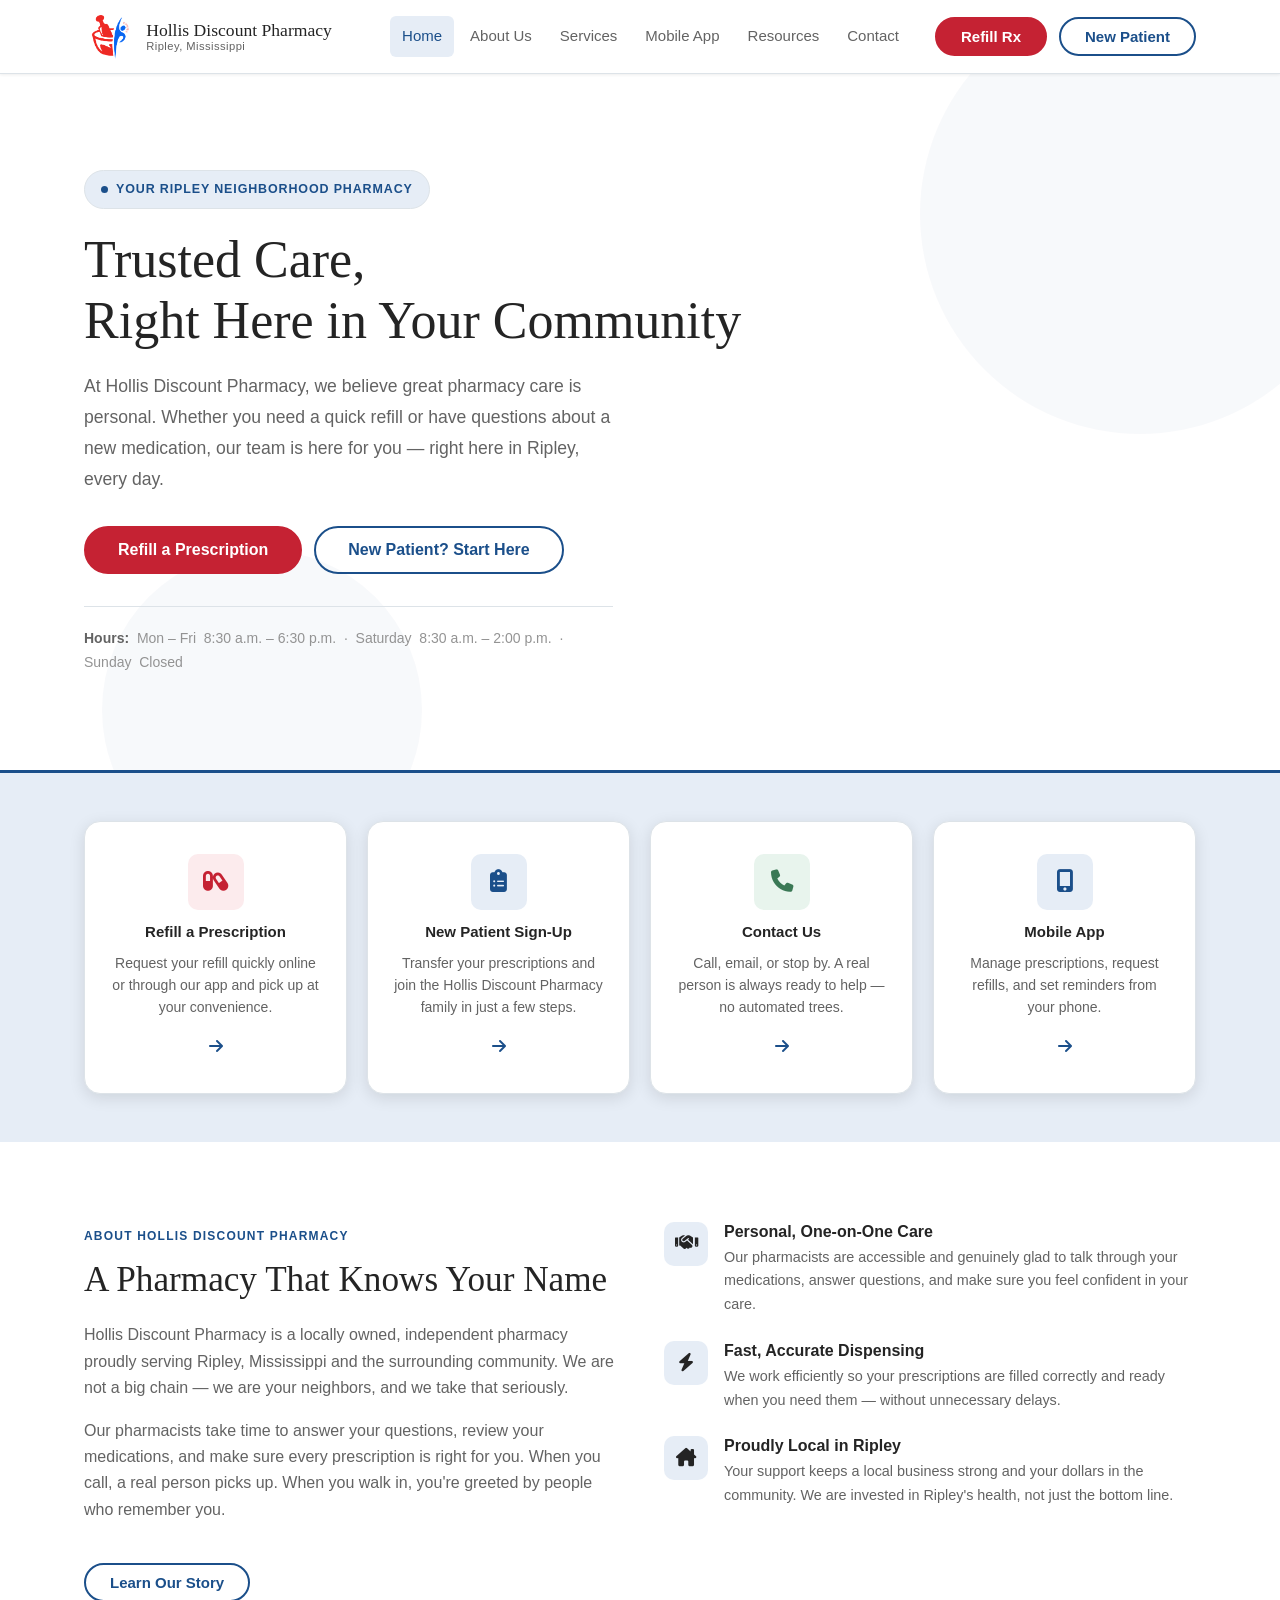
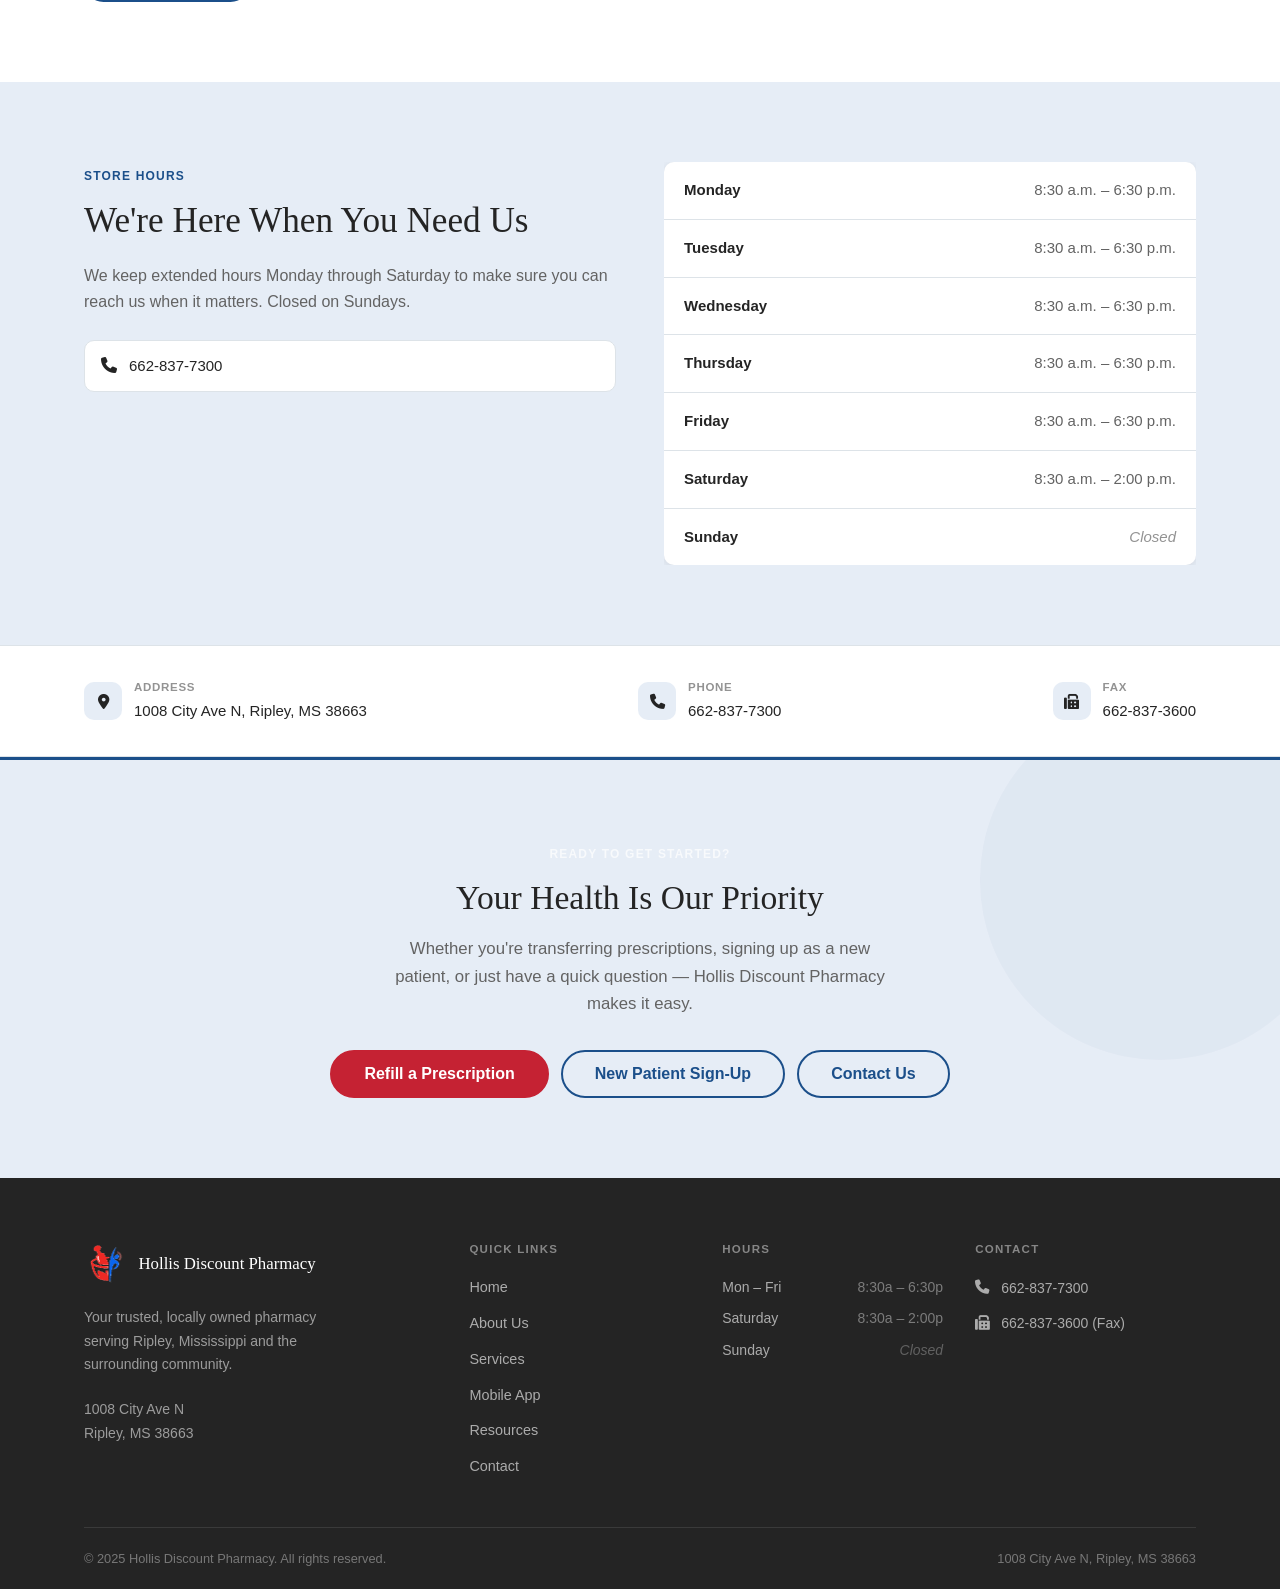
==== commit 6cf60f91: "Replace Rx text logo with PharmacyLogo image - Add assets/pharmacy-logo.png - Swap header and footer" ====
--- a/index.html
+++ b/index.html
@@ -17,7 +17,7 @@
     <div class="container header-inner">
 
       <a href="index.html" class="logo" aria-label="Hollis Discount Pharmacy — Home">
-        <div class="logo-mark" aria-hidden="true">Rx</div>
+        <img src="assets/pharmacy-logo.png" alt="" class="logo-mark" />
         <div class="logo-text">
           <span class="logo-name">Hollis Discount Pharmacy</span>
           <span class="logo-tagline">Ripley, Mississippi</span>
@@ -346,7 +346,7 @@
 
         <div class="footer-col">
           <a href="index.html" class="footer-logo" aria-label="Hollis Discount Pharmacy — Home">
-            <div class="footer-logo-mark" aria-hidden="true">Rx</div>
+            <img src="assets/pharmacy-logo.png" alt="" class="footer-logo-mark" />
             <span class="footer-logo-name">Hollis Discount Pharmacy</span>
           </a>
           <p class="footer-tagline">
--- a/styles.css
+++ b/styles.css
@@ -449,24 +449,16 @@
 }
 
 .logo-mark {
-  width: 42px;
-  height: 42px;
-  background-color: var(--clr-primary);
-  border-radius: var(--r);
-  display: flex;
-  align-items: center;
-  justify-content: center;
-  color: var(--clr-white);
-  font-family: var(--font-serif);
-  font-size: 1.05rem;
-  font-style: italic;
+  width: auto;
+  height: 52px;
+  object-fit: contain;
+  display: block;
   flex-shrink: 0;
-  letter-spacing: -0.02em;
-  transition: background-color var(--tr);
+  transition: opacity var(--tr);
 }
 
 .logo:hover .logo-mark {
-  background-color: var(--clr-primary-dark);
+  opacity: 0.85;
 }
 
 .logo-text {
@@ -1863,17 +1855,10 @@
 }
 
 .footer-logo-mark {
-  width: 38px;
-  height: 38px;
-  background-color: rgba(255, 255, 255, 0.10);
-  border-radius: var(--r-sm);
-  display: flex;
-  align-items: center;
-  justify-content: center;
-  color: var(--clr-white);
-  font-family: var(--font-serif);
-  font-size: 1rem;
-  font-style: italic;
+  width: auto;
+  height: 44px;
+  object-fit: contain;
+  display: block;
   flex-shrink: 0;
 }
 
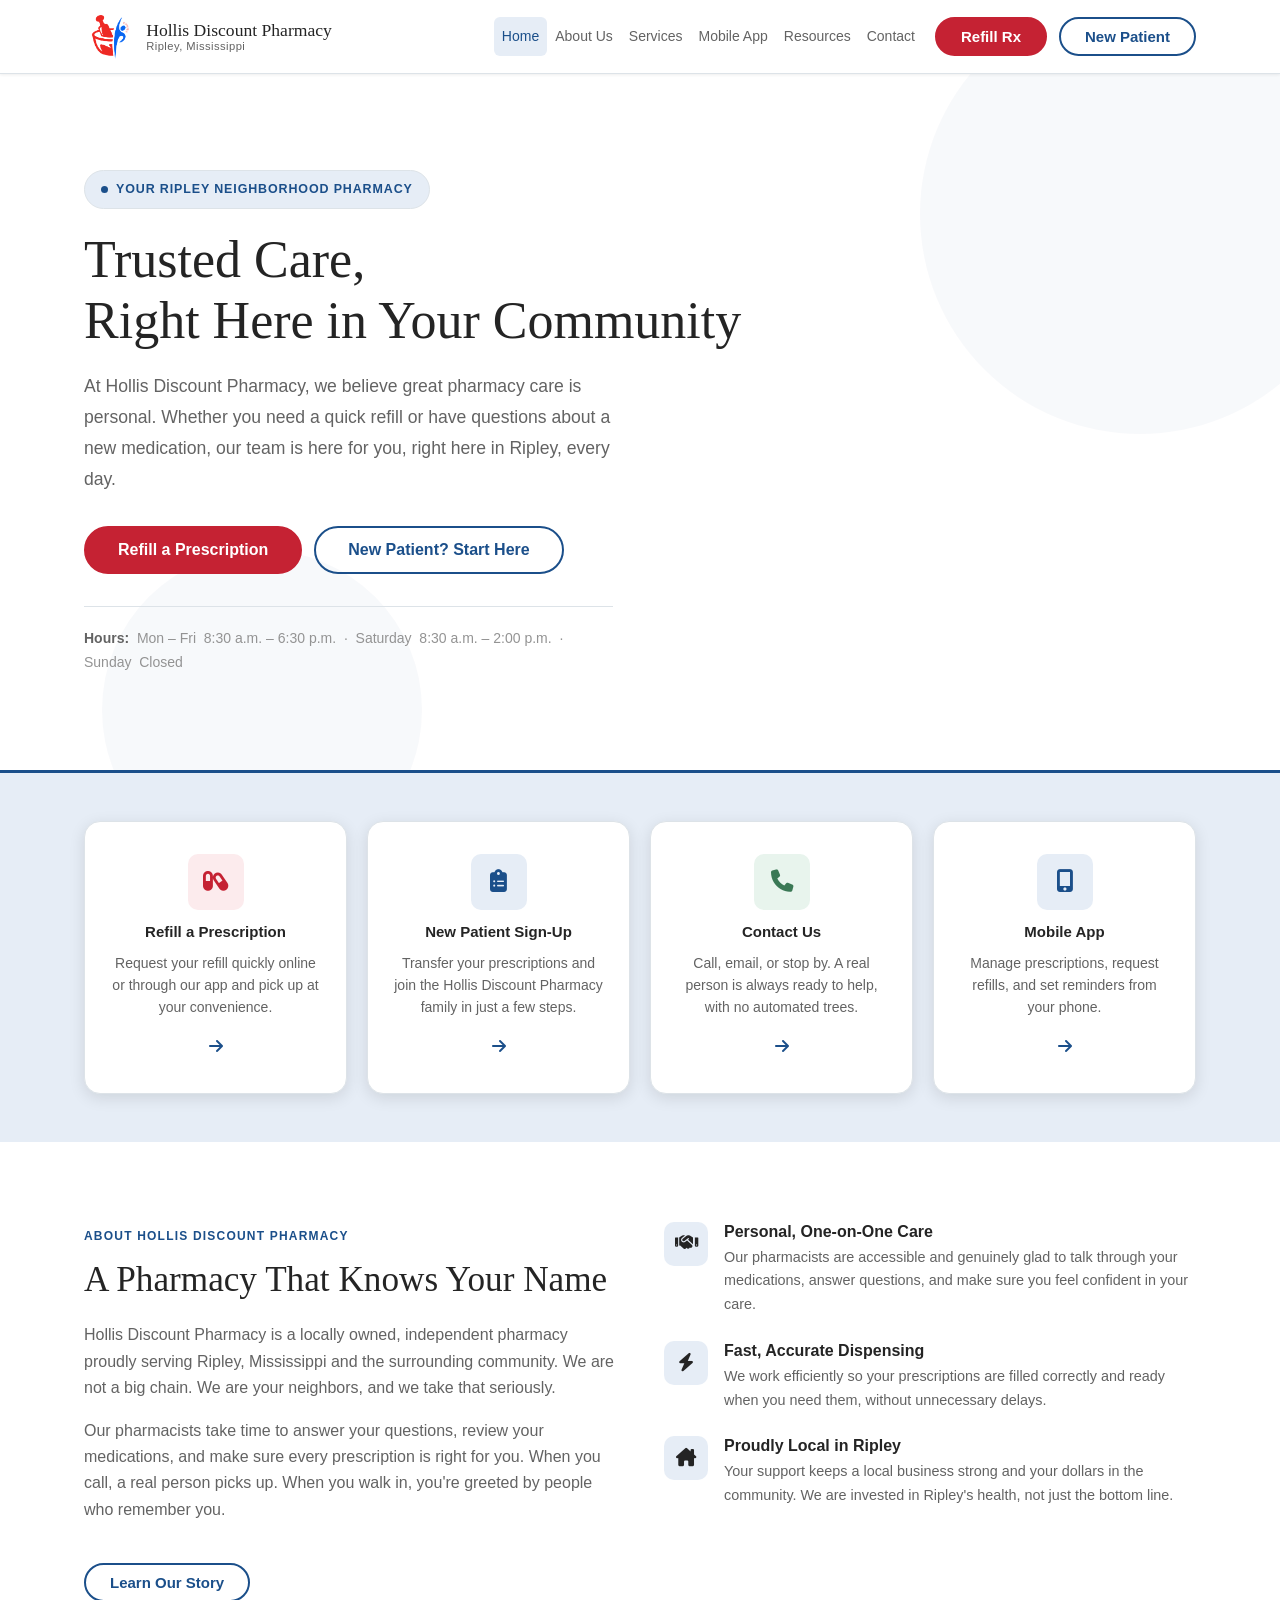
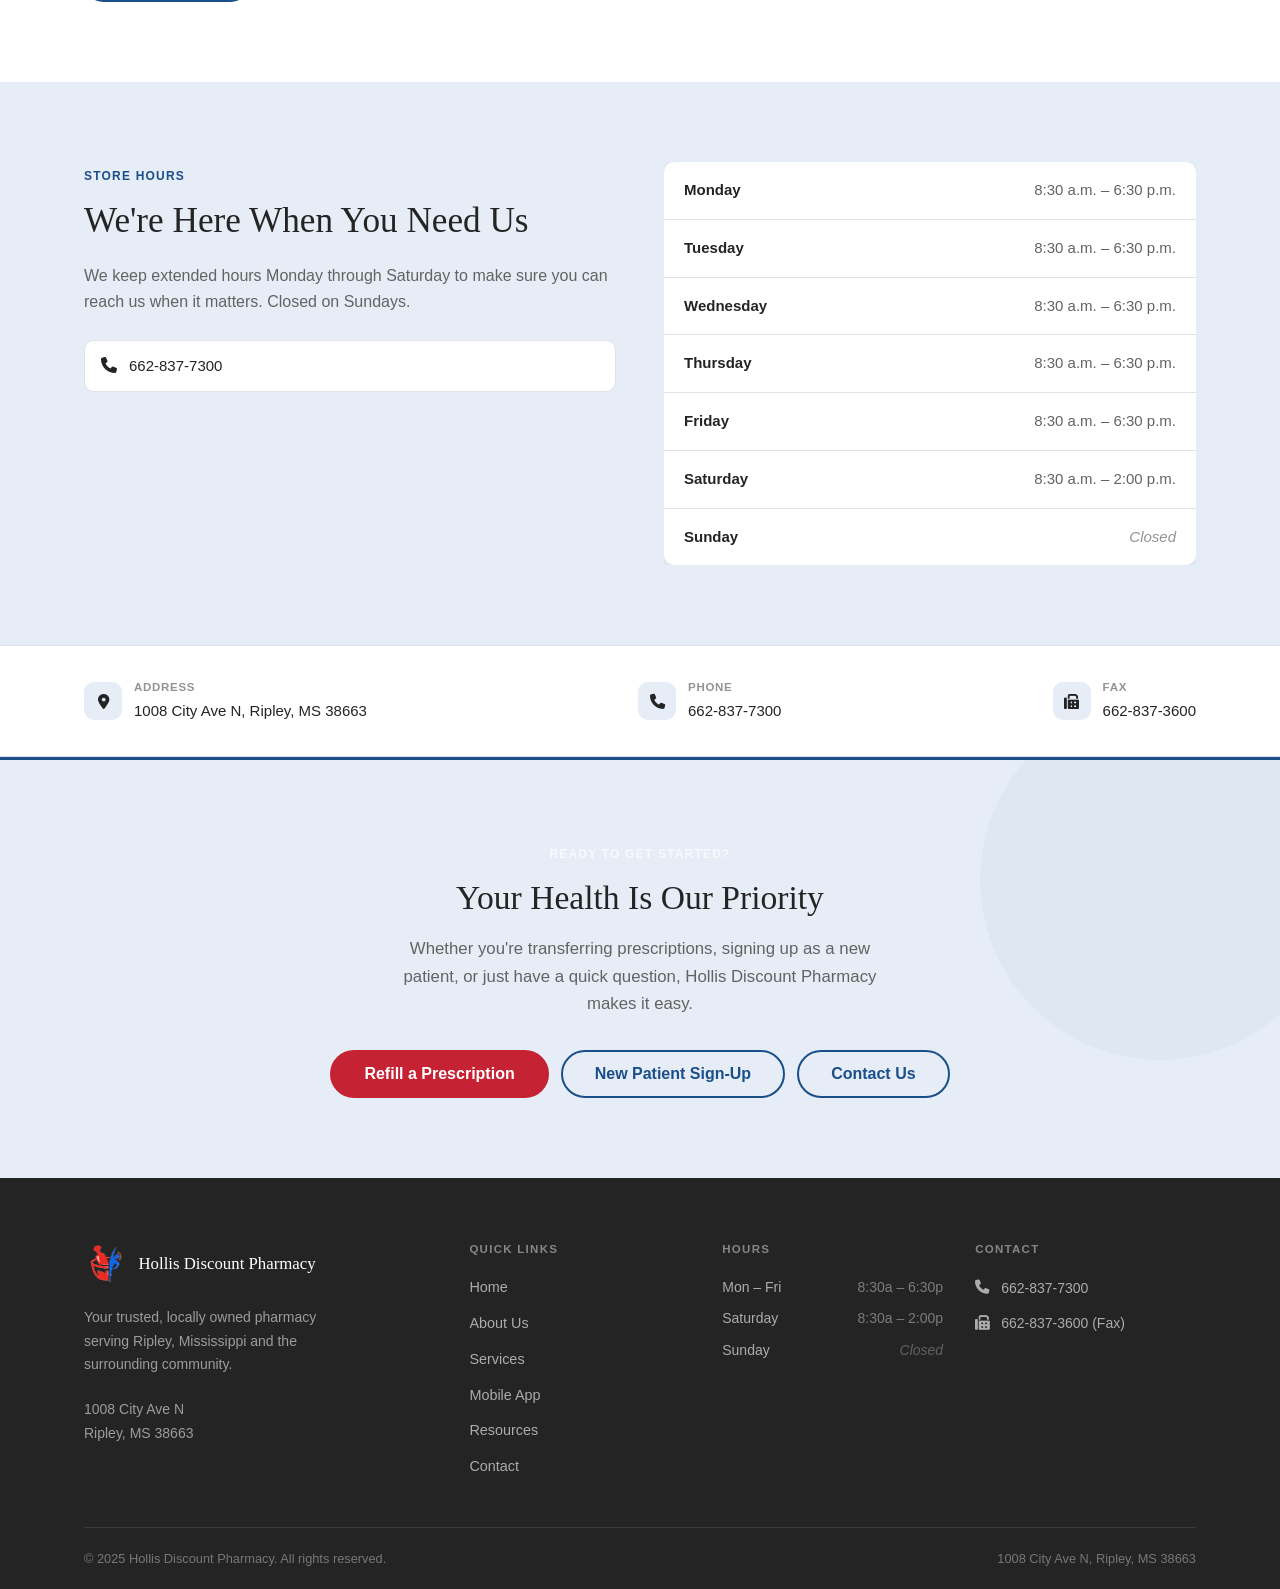
==== commit e35f1493: "Remove em dashes from site copy Co-Authored-By: Claude Opus 4.8 (1M context) <noreply@anthropic.com>" ====
--- a/index.html
+++ b/index.html
@@ -3,20 +3,20 @@
 <head>
   <meta charset="UTF-8" />
   <meta name="viewport" content="width=device-width, initial-scale=1.0" />
-  <meta name="description" content="Hollis Discount Pharmacy is your trusted, locally owned pharmacy in Ripley, Mississippi. Prescription refills, medication counseling, immunizations, and more — from a team that knows you by name." />
-  <title>Hollis Discount Pharmacy — Ripley, MS</title>
+  <meta name="description" content="Hollis Discount Pharmacy is your trusted, locally owned pharmacy in Ripley, Mississippi. Prescription refills, medication counseling, immunizations, and more, from a team that knows you by name." />
+  <title>Hollis Discount Pharmacy | Ripley, MS</title>
   <link rel="stylesheet" href="styles.css" />
   <link rel="stylesheet" href="https://cdnjs.cloudflare.com/ajax/libs/font-awesome/6.5.1/css/all.min.css" />
 </head>
 <body>
 
   <!-- ============================================================
-       SITE HEADER — repeated on every page
+       SITE HEADER - repeated on every page
        ============================================================ -->
   <header class="site-header">
     <div class="container header-inner">
 
-      <a href="index.html" class="logo" aria-label="Hollis Discount Pharmacy — Home">
+      <a href="index.html" class="logo" aria-label="Hollis Discount Pharmacy Home">
         <img src="assets/pharmacy-logo.png" alt="" class="logo-mark" />
         <div class="logo-text">
           <span class="logo-name">Hollis Discount Pharmacy</span>
@@ -89,7 +89,7 @@
           <p class="hero-sub">
             At Hollis Discount Pharmacy, we believe great pharmacy care is personal.
             Whether you need a quick refill or have questions about a new
-            medication, our team is here for you — right here in Ripley,
+            medication, our team is here for you, right here in Ripley,
             every day.
           </p>
 
@@ -139,7 +139,7 @@
           <a href="contact.html" class="action-card">
             <div class="action-card-icon action-card-icon--green" aria-hidden="true"><i class="fa-solid fa-phone"></i></div>
             <h3>Contact Us</h3>
-            <p>Call, email, or stop by. A real person is always ready to help — no automated trees.</p>
+            <p>Call, email, or stop by. A real person is always ready to help, with no automated trees.</p>
             <span class="action-card-arrow" aria-hidden="true"><i class="fa-solid fa-arrow-right"></i></span>
           </a>
 
@@ -168,8 +168,8 @@
             <h2 id="welcome-heading">A Pharmacy That Knows Your Name</h2>
             <p>
               Hollis Discount Pharmacy is a locally owned, independent pharmacy proudly serving
-              Ripley, Mississippi and the surrounding community. We are not a big chain —
-              we are your neighbors, and we take that seriously.
+              Ripley, Mississippi and the surrounding community. We are not a big chain.
+              We are your neighbors, and we take that seriously.
             </p>
             <p>
               Our pharmacists take time to answer your questions, review your medications,
@@ -193,7 +193,7 @@
               <div class="trust-point-icon" aria-hidden="true"><i class="fa-solid fa-bolt"></i></div>
               <div class="trust-point-body">
                 <h4>Fast, Accurate Dispensing</h4>
-                <p>We work efficiently so your prescriptions are filled correctly and ready when you need them — without unnecessary delays.</p>
+                <p>We work efficiently so your prescriptions are filled correctly and ready when you need them, without unnecessary delays.</p>
               </div>
             </div>
 
@@ -322,7 +322,7 @@
         <h2 id="cta-heading">Your Health Is Our Priority</h2>
         <p>
           Whether you're transferring prescriptions, signing up as a new patient, or just
-          have a quick question — Hollis Discount Pharmacy makes it easy.
+          have a quick question, Hollis Discount Pharmacy makes it easy.
         </p>
         <div class="btn-group">
           <a href="https://portal.digitalpharmacist.com/?pharmacy_id=de89efa8-b64d-4771-a202-6c72bf57dea4" class="btn btn-accent btn-lg">Refill a Prescription</a>
@@ -338,14 +338,14 @@
 
 
   <!-- ============================================================
-       SITE FOOTER — repeated on every page
+       SITE FOOTER - repeated on every page
        ============================================================ -->
   <footer class="site-footer" aria-label="Site footer">
     <div class="container">
       <div class="footer-grid">
 
         <div class="footer-col">
-          <a href="index.html" class="footer-logo" aria-label="Hollis Discount Pharmacy — Home">
+          <a href="index.html" class="footer-logo" aria-label="Hollis Discount Pharmacy Home">
             <img src="assets/pharmacy-logo.png" alt="" class="footer-logo-mark" />
             <span class="footer-logo-name">Hollis Discount Pharmacy</span>
           </a>
--- a/styles.css
+++ b/styles.css
@@ -1,5 +1,5 @@
 /* ==================================================
-   Hollis Discount Pharmacy — Main Stylesheet
+   Hollis Discount Pharmacy - Main Stylesheet
    styles.css
    ==================================================
 
@@ -31,8 +31,8 @@
    24. Map Placeholder
    25. Site Footer
    26. Utilities
-   27. Responsive — Tablet (max-width: 960px)
-   28. Responsive — Mobile (max-width: 640px)
+   27. Responsive - Tablet (max-width: 960px)
+   28. Responsive - Mobile (max-width: 640px)
    ================================================== */
 
 
@@ -332,7 +332,7 @@
   transform: translateY(1px);
 }
 
-/* Primary — teal fill */
+/* Primary - teal fill */
 .btn-primary {
   background-color: var(--clr-primary);
   border-color: var(--clr-primary);
@@ -346,7 +346,7 @@
   box-shadow: var(--sh-sm);
 }
 
-/* Accent — orange fill (main CTA) */
+/* Accent - orange fill (main CTA) */
 .btn-accent {
   background-color: var(--clr-accent);
   border-color: var(--clr-accent);
@@ -360,7 +360,7 @@
   box-shadow: var(--sh-sm);
 }
 
-/* Outline — teal border on light background */
+/* Outline - teal border on light background */
 .btn-outline {
   background-color: transparent;
   border-color: var(--clr-primary);
@@ -372,7 +372,7 @@
   color: var(--clr-white);
 }
 
-/* Outline white — white border on dark background */
+/* Outline white - white border on dark background */
 .btn-outline-white {
   background-color: transparent;
   border-color: rgba(255, 255, 255, 0.70);
@@ -436,7 +436,7 @@
 .header-inner {
   display: flex;
   align-items: center;
-  gap: var(--sp-6);
+  gap: var(--sp-3);
   height: 100%;
 }
 
@@ -495,18 +495,19 @@
 .nav-list {
   display: flex;
   align-items: center;
-  gap: var(--sp-1);
+  gap: 0;
 }
 
 .nav-list a {
   display: block;
-  padding: var(--sp-2) var(--sp-3);
-  font-size: 0.9375rem;
+  padding: var(--sp-2) var(--sp-2);
+  font-size: 0.875rem;
   font-weight: 500;
   color: var(--clr-text-muted);
   border-radius: var(--r-sm);
   text-decoration: none;
   transition: color var(--tr), background-color var(--tr);
+  white-space: nowrap;
 }
 
 .nav-list a:hover,
@@ -1999,7 +2000,7 @@
 }
 
 
-/* ─── 27. Responsive — Tablet (max-width: 960px) ────────────── */
+/* ─── 27. Responsive - Tablet (max-width: 960px) ────────────── */
 
 @media (max-width: 960px) {
   :root {
@@ -2106,7 +2107,7 @@
 }
 
 
-/* ─── 28. Responsive — Mobile (max-width: 640px) ────────────── */
+/* ─── 28. Responsive - Mobile (max-width: 640px) ────────────── */
 
 @media (max-width: 640px) {
   :root {
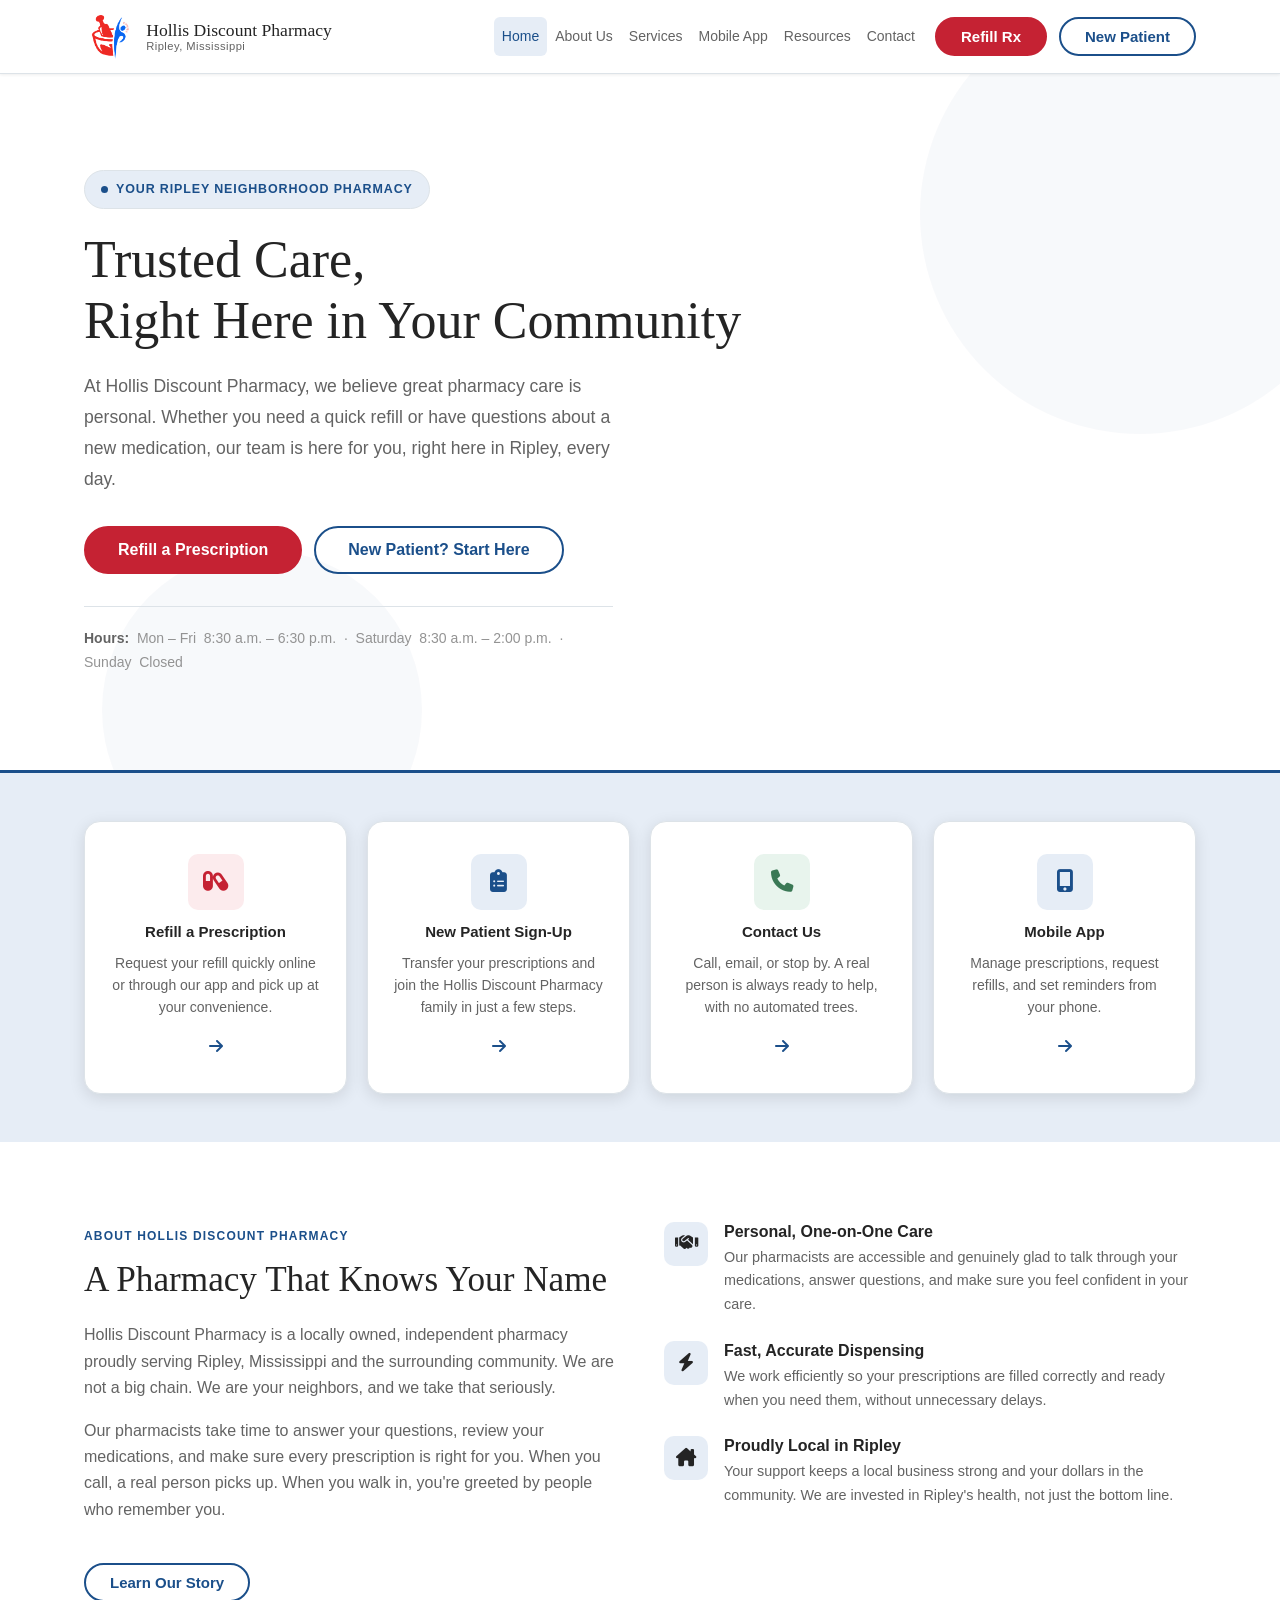
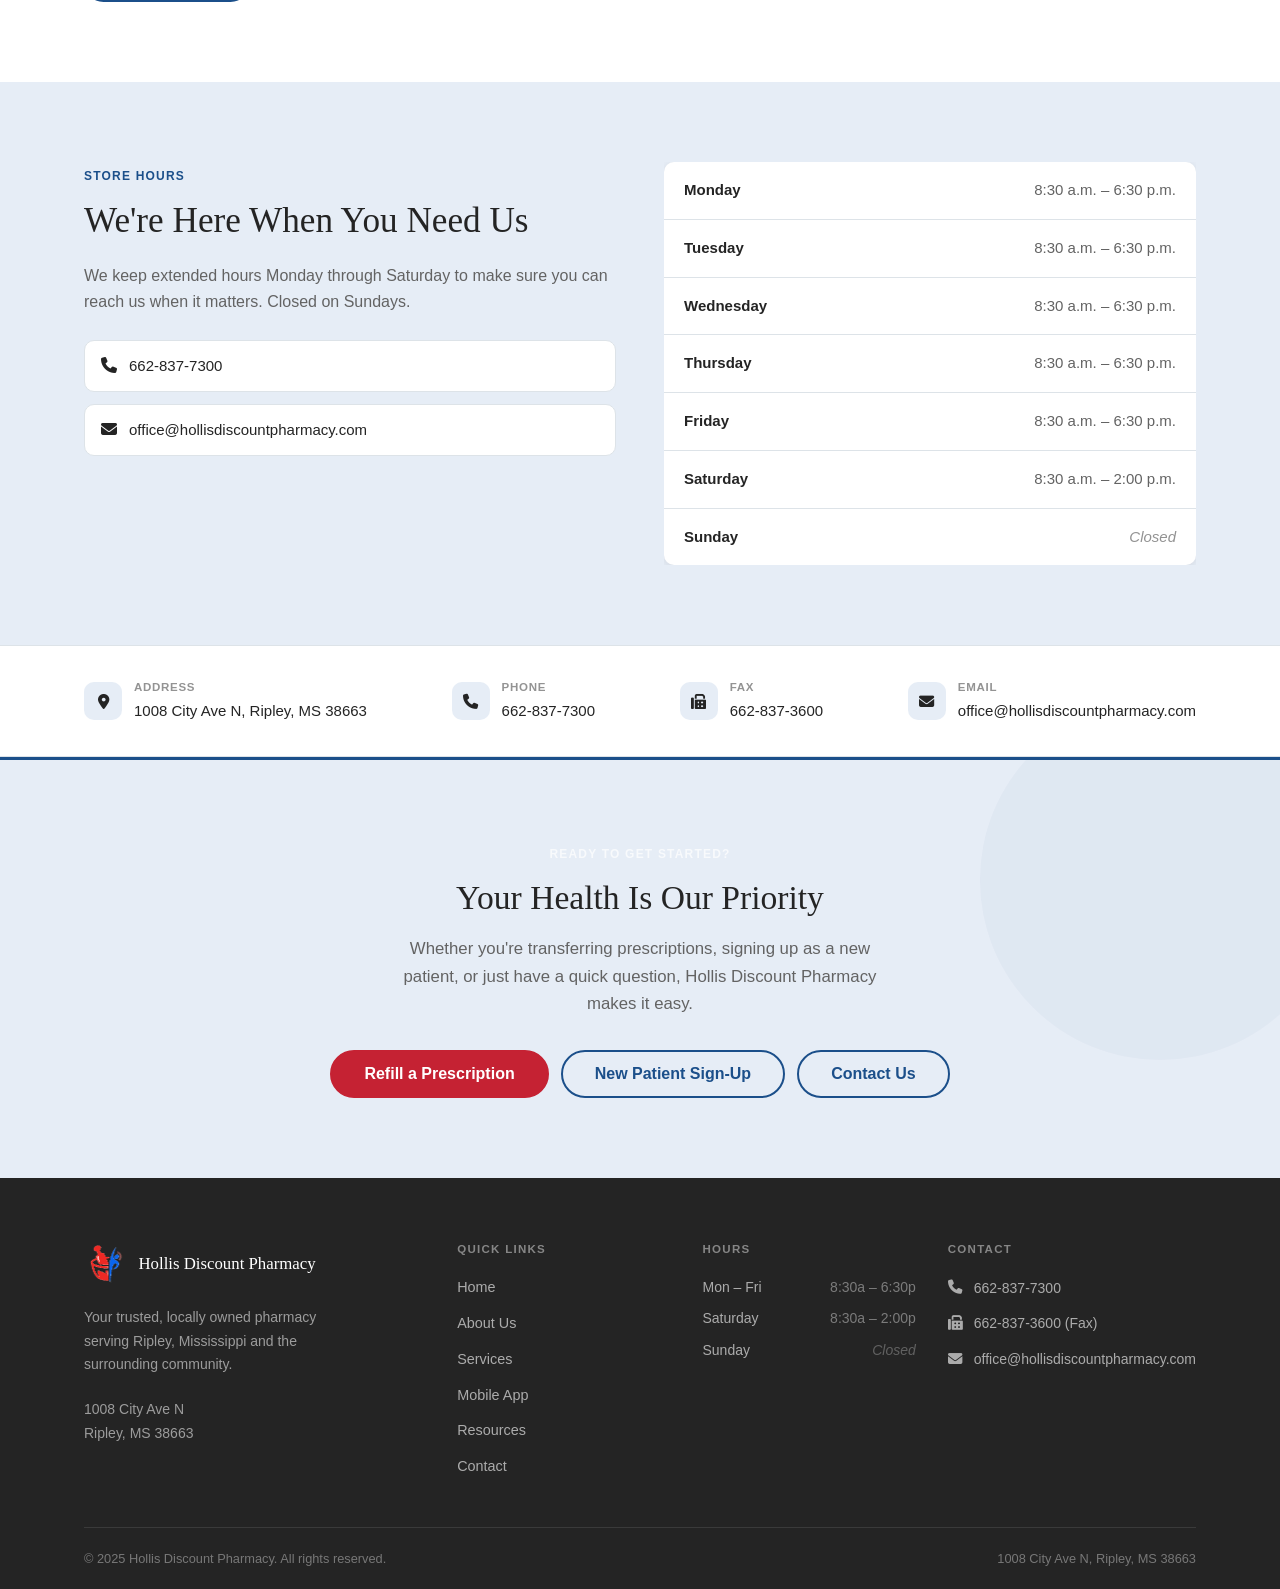
==== commit 96fc1290: "Add contact email to footer, contact strip, and contact details Co-Authored-By: Claude Opus 4.8 (1M " ====
--- a/index.html
+++ b/index.html
@@ -35,7 +35,7 @@
         </ul>
         <!-- These buttons are visible only in the mobile nav panel -->
         <div class="nav-mobile-actions">
-          <a href="https://portal.digitalpharmacist.com/?pharmacy_id=de89efa8-b64d-4771-a202-6c72bf57dea4" class="btn btn-accent btn-lg">Refill a Prescription</a>
+          <a href="contact.html" class="btn btn-accent btn-lg">Refill a Prescription</a>
           <!-- TODO: Replace # with your new patient registration URL -->
           <a href="contact.html" class="btn btn-outline btn-lg">New Patient Sign-Up</a>
         </div>
@@ -43,7 +43,7 @@
 
       <!-- Desktop action buttons -->
       <div class="header-actions">
-        <a href="https://portal.digitalpharmacist.com/?pharmacy_id=de89efa8-b64d-4771-a202-6c72bf57dea4" class="btn btn-accent">Refill Rx</a>
+        <a href="contact.html" class="btn btn-accent">Refill Rx</a>
         <!-- TODO: Replace # with your new patient registration URL -->
         <a href="contact.html" class="btn btn-outline">New Patient</a>
       </div>
@@ -94,7 +94,7 @@
           </p>
 
           <div class="hero-actions">
-            <a href="https://portal.digitalpharmacist.com/?pharmacy_id=de89efa8-b64d-4771-a202-6c72bf57dea4" class="btn btn-accent btn-lg">Refill a Prescription</a>
+            <a href="contact.html" class="btn btn-accent btn-lg">Refill a Prescription</a>
             <!-- TODO: Replace # with your new patient registration URL -->
             <a href="contact.html" class="btn btn-outline btn-lg">New Patient? Start Here</a>
           </div>
@@ -121,7 +121,7 @@
       <div class="container">
         <div class="action-cards">
 
-          <a href="https://portal.digitalpharmacist.com/?pharmacy_id=de89efa8-b64d-4771-a202-6c72bf57dea4" class="action-card">
+          <a href="contact.html" class="action-card">
             <div class="action-card-icon action-card-icon--accent" aria-hidden="true"><i class="fa-solid fa-capsules"></i></div>
             <h3>Refill a Prescription</h3>
             <p>Request your refill quickly online or through our app and pick up at your convenience.</p>
@@ -232,6 +232,10 @@
                 <span aria-hidden="true"><i class="fa-solid fa-phone"></i></span>
                 662-837-7300
               </a>
+              <a href="mailto:office@hollisdiscountpharmacy.com" class="hours-contact-link">
+                <span aria-hidden="true"><i class="fa-solid fa-envelope"></i></span>
+                office@hollisdiscountpharmacy.com
+              </a>
             </div>
           </div>
 
@@ -304,6 +308,14 @@
             <div>
               <strong>Fax</strong>
               <span>662-837-3600</span>
+            </div>
+          </div>
+
+          <div class="contact-strip-item">
+            <div class="contact-strip-icon" aria-hidden="true"><i class="fa-solid fa-envelope"></i></div>
+            <div>
+              <strong>Email</strong>
+              <a href="mailto:office@hollisdiscountpharmacy.com">office@hollisdiscountpharmacy.com</a>
             </div>
           </div>
 
@@ -325,7 +337,7 @@
           have a quick question, Hollis Discount Pharmacy makes it easy.
         </p>
         <div class="btn-group">
-          <a href="https://portal.digitalpharmacist.com/?pharmacy_id=de89efa8-b64d-4771-a202-6c72bf57dea4" class="btn btn-accent btn-lg">Refill a Prescription</a>
+          <a href="contact.html" class="btn btn-accent btn-lg">Refill a Prescription</a>
           <!-- TODO: Replace # with your new patient registration URL -->
           <a href="contact.html" class="btn btn-outline btn-lg">New Patient Sign-Up</a>
           <a href="contact.html" class="btn btn-outline btn-lg">Contact Us</a>
@@ -398,6 +410,9 @@
             <a href="tel:6628373600" class="footer-contact-link">
               <span aria-hidden="true"><i class="fa-solid fa-fax"></i></span> 662-837-3600 (Fax)
             </a>
+            <a href="mailto:office@hollisdiscountpharmacy.com" class="footer-contact-link">
+              <span aria-hidden="true"><i class="fa-solid fa-envelope"></i></span> office@hollisdiscountpharmacy.com
+            </a>
           </div>
         </div>
 
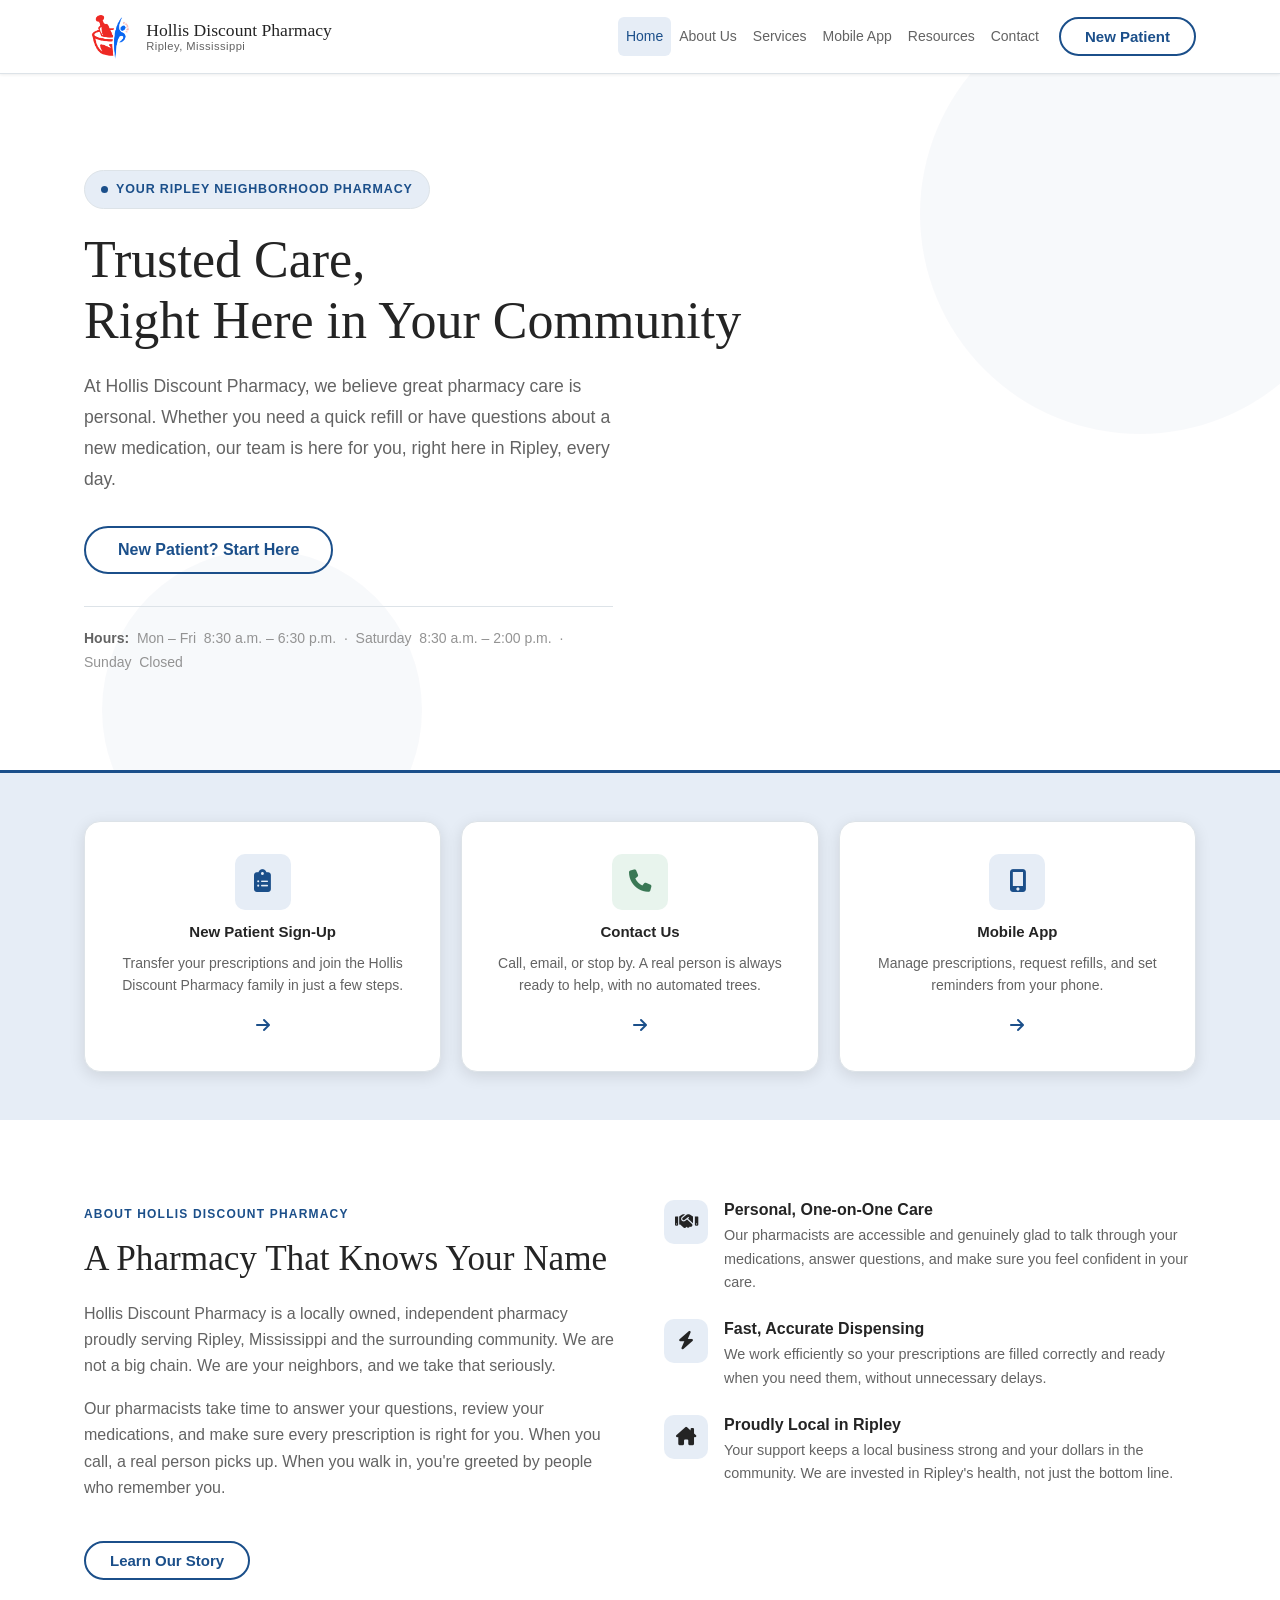
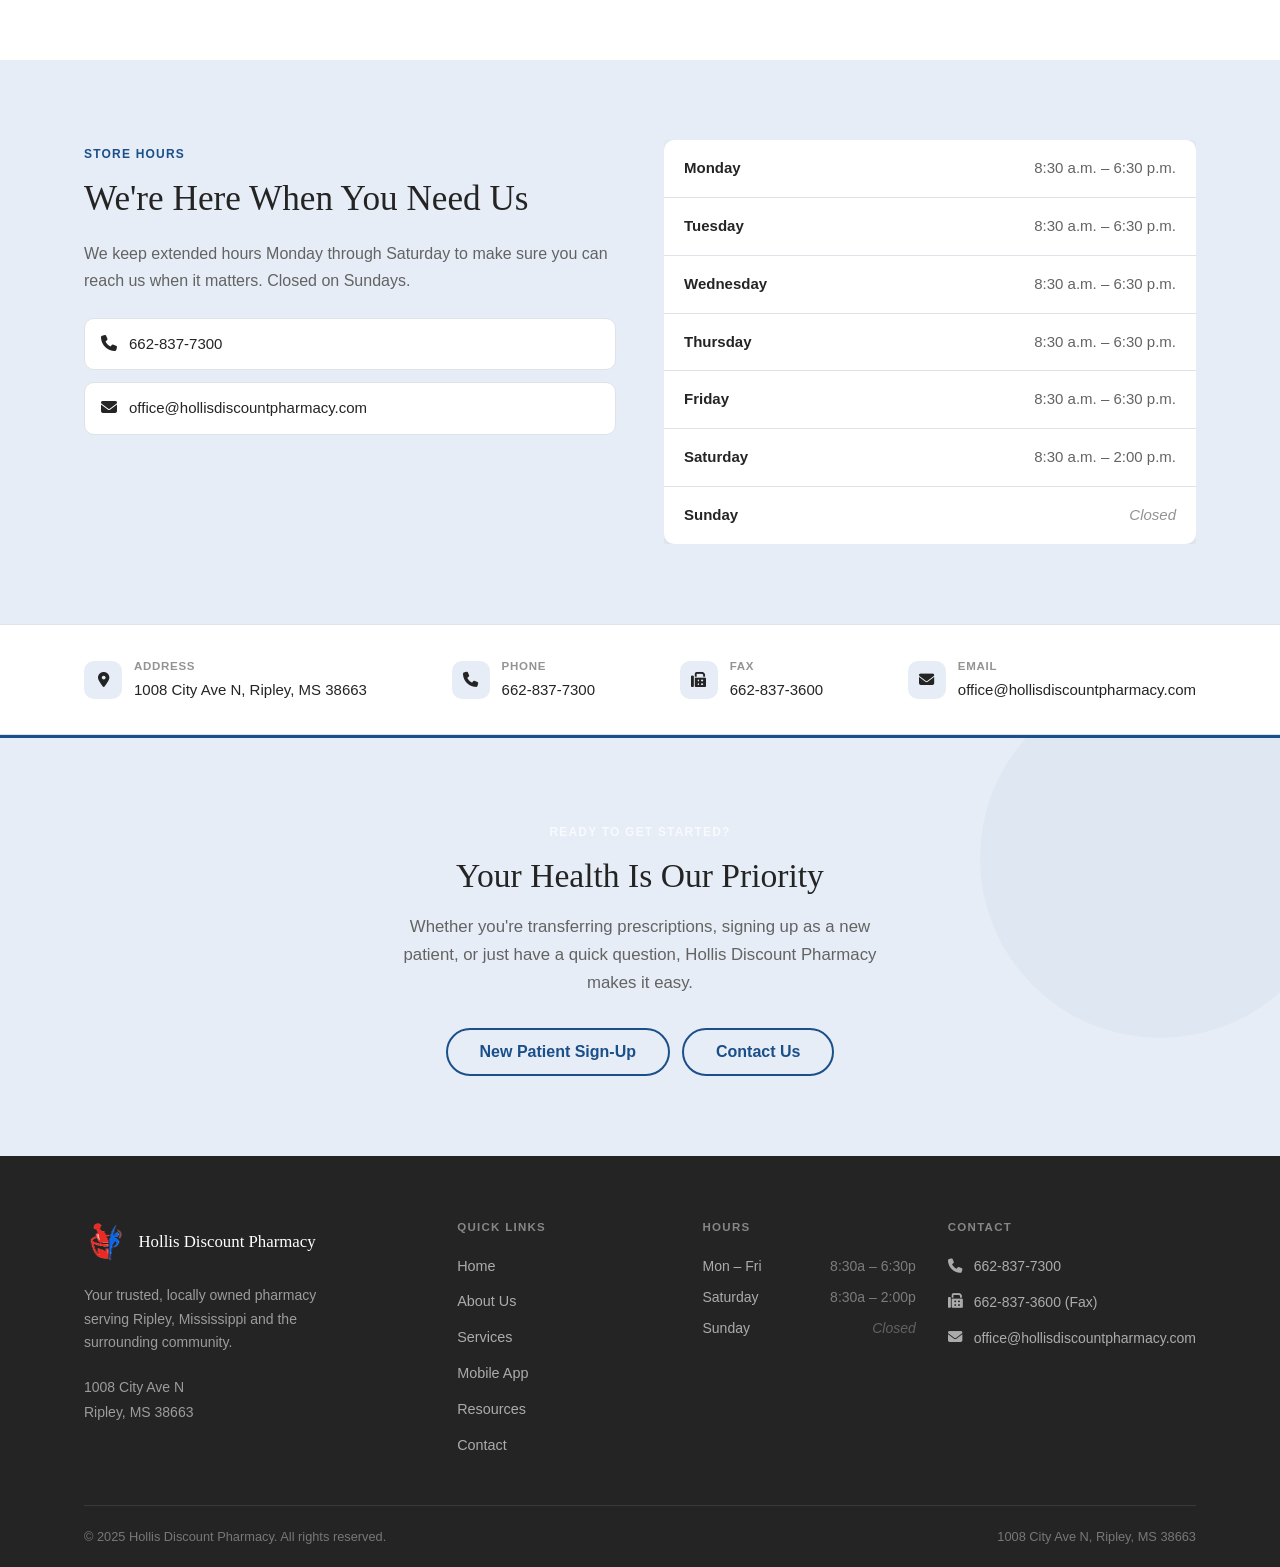
==== commit e7fccc87: "Remove online refill requests and rebuild New Patient form for HIPAA compliance Refill buttons route" ====
--- a/index.html
+++ b/index.html
@@ -35,17 +35,13 @@
         </ul>
         <!-- These buttons are visible only in the mobile nav panel -->
         <div class="nav-mobile-actions">
-          <a href="contact.html" class="btn btn-accent btn-lg">Refill a Prescription</a>
-          <!-- TODO: Replace # with your new patient registration URL -->
-          <a href="contact.html" class="btn btn-outline btn-lg">New Patient Sign-Up</a>
+          <a href="contact.html#new-patient-request" class="btn btn-outline btn-lg">New Patient Sign-Up</a>
         </div>
       </nav>
 
       <!-- Desktop action buttons -->
       <div class="header-actions">
-        <a href="contact.html" class="btn btn-accent">Refill Rx</a>
-        <!-- TODO: Replace # with your new patient registration URL -->
-        <a href="contact.html" class="btn btn-outline">New Patient</a>
+        <a href="contact.html#new-patient-request" class="btn btn-outline">New Patient</a>
       </div>
 
       <button
@@ -94,9 +90,7 @@
           </p>
 
           <div class="hero-actions">
-            <a href="contact.html" class="btn btn-accent btn-lg">Refill a Prescription</a>
-            <!-- TODO: Replace # with your new patient registration URL -->
-            <a href="contact.html" class="btn btn-outline btn-lg">New Patient? Start Here</a>
+            <a href="contact.html#new-patient-request" class="btn btn-outline btn-lg">New Patient? Start Here</a>
           </div>
 
           <p class="hero-note">
@@ -121,14 +115,6 @@
       <div class="container">
         <div class="action-cards">
 
-          <a href="contact.html" class="action-card">
-            <div class="action-card-icon action-card-icon--accent" aria-hidden="true"><i class="fa-solid fa-capsules"></i></div>
-            <h3>Refill a Prescription</h3>
-            <p>Request your refill quickly online or through our app and pick up at your convenience.</p>
-            <span class="action-card-arrow" aria-hidden="true"><i class="fa-solid fa-arrow-right"></i></span>
-          </a>
-
-          <!-- TODO: Replace # with your new patient registration URL -->
           <a href="contact.html" class="action-card">
             <div class="action-card-icon action-card-icon--primary" aria-hidden="true"><i class="fa-solid fa-clipboard-list"></i></div>
             <h3>New Patient Sign-Up</h3>
@@ -337,9 +323,7 @@
           have a quick question, Hollis Discount Pharmacy makes it easy.
         </p>
         <div class="btn-group">
-          <a href="contact.html" class="btn btn-accent btn-lg">Refill a Prescription</a>
-          <!-- TODO: Replace # with your new patient registration URL -->
-          <a href="contact.html" class="btn btn-outline btn-lg">New Patient Sign-Up</a>
+          <a href="contact.html#new-patient-request" class="btn btn-outline btn-lg">New Patient Sign-Up</a>
           <a href="contact.html" class="btn btn-outline btn-lg">Contact Us</a>
         </div>
       </div>
--- a/styles.css
+++ b/styles.css
@@ -682,7 +682,7 @@
 
 .action-cards {
   display: grid;
-  grid-template-columns: repeat(4, 1fr);
+  grid-template-columns: repeat(3, 1fr);
   gap: var(--sp-5);
 }
 
@@ -1600,6 +1600,12 @@
   grid-template-columns: 1fr 1.5fr;
   gap: var(--sp-10);
   align-items: start;
+}
+
+.contact-forms-stack {
+  display: flex;
+  flex-direction: column;
+  gap: var(--sp-8);
 }
 
 .contact-info-block {
@@ -2067,7 +2073,7 @@
 
   /* Grid collapsing */
   .action-cards {
-    grid-template-columns: repeat(2, 1fr);
+    grid-template-columns: repeat(3, 1fr);
   }
 
   .welcome-grid,
@@ -2206,3 +2212,23 @@
     height: 260px;
   }
 }
+
+/* Contact form status message */
+.form-status {
+  margin-top: 1rem;
+  padding: 0.85rem 1rem;
+  border-radius: 8px;
+  font-weight: 500;
+  font-size: 0.95rem;
+  line-height: 1.5;
+}
+.form-status--success {
+  background: #e7f5ec;
+  color: #1d6b3a;
+  border: 1px solid #b6e0c4;
+}
+.form-status--error {
+  background: #fdecea;
+  color: #b3261e;
+  border: 1px solid #f5c6c0;
+}
